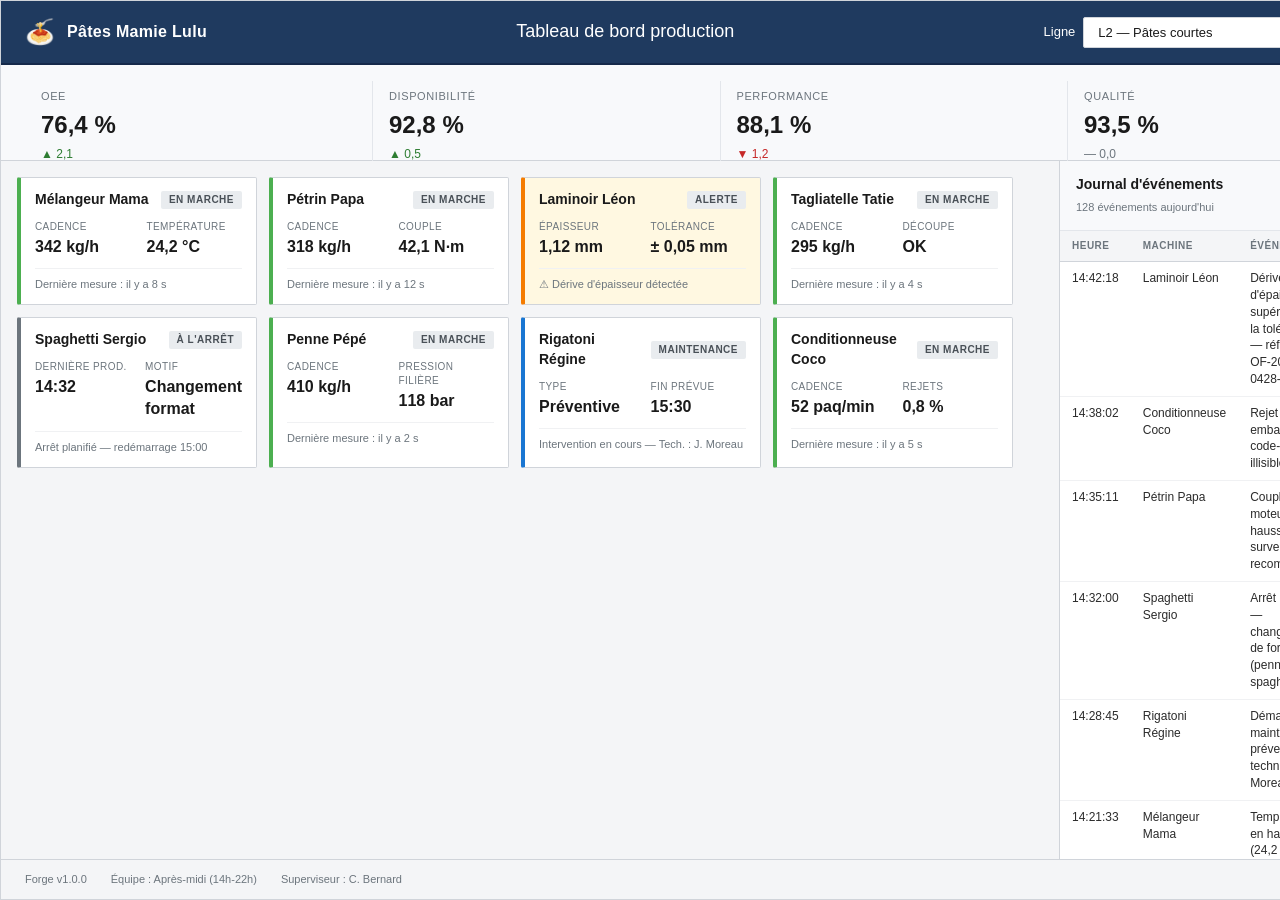
==== projet-fil-rouge/00-base/Forge — Pâtes Mamie Lulu.html @ d69655e0 "feat: initial context + base kit (Forge × Mamie Lulu)" ====
<!DOCTYPE html>
<!-- saved from url=(0041)file:///Users/sravet/Downloads/index.html -->
<html lang="fr"><head><meta http-equiv="Content-Type" content="text/html; charset=UTF-8">
    
    <meta name="viewport" content="width=device-width, initial-scale=1">
    <title>Forge — Pâtes Mamie Lulu</title>
    <!-- IMPORTANT: order matters. apriso-base.css first, your overrides last -->
    <link rel="stylesheet" href="./apriso-base.css">
    <link rel="stylesheet" href="./overrides.css">
  </head>
  <body>
    <div class="apriso-dashboard">
      <!-- ========== HEADER ========== -->
      <header class="apriso-header">
        <div class="apriso-header__brand">
          <span class="apriso-header__logo">🍝</span>
          <span class="apriso-header__brand-name">Pâtes Mamie Lulu</span>
        </div>

        <h1 class="apriso-header__title">Tableau de bord production</h1>

        <div class="apriso-header__controls">
          <label class="apriso-line-selector">
            <span class="apriso-line-selector__label">Ligne</span>
            <select class="apriso-line-selector__select" name="line">
              <option value="L1">L1 — Pâtes longues</option>
              <option value="L2" selected="">L2 — Pâtes courtes</option>
              <option value="L3">L3 — Lasagnes &amp; spécialités</option>
            </select>
          </label>

          <div class="apriso-connection-status apriso-connection-status--online">
            <span class="apriso-connection-status__dot"></span>
            <span class="apriso-connection-status__label">Connecté</span>
          </div>
        </div>
      </header>

      <!-- ========== KPI BOARD ========== -->
      <section class="apriso-kpi-board" aria-label="Indicateurs clés">
        <table class="apriso-kpi-board__table">
          <tbody>
            <tr>
              <td class="apriso-kpi">
                <span class="apriso-kpi__label">OEE</span>
                <span class="apriso-kpi__value">76,4 %</span>
                <span class="apriso-kpi__trend apriso-kpi__trend--up">▲ 2,1</span>
              </td>
              <td class="apriso-kpi">
                <span class="apriso-kpi__label">Disponibilité</span>
                <span class="apriso-kpi__value">92,8 %</span>
                <span class="apriso-kpi__trend apriso-kpi__trend--up">▲ 0,5</span>
              </td>
              <td class="apriso-kpi">
                <span class="apriso-kpi__label">Performance</span>
                <span class="apriso-kpi__value">88,1 %</span>
                <span class="apriso-kpi__trend apriso-kpi__trend--down">▼ 1,2</span>
              </td>
              <td class="apriso-kpi">
                <span class="apriso-kpi__label">Qualité</span>
                <span class="apriso-kpi__value">93,5 %</span>
                <span class="apriso-kpi__trend apriso-kpi__trend--neutral">— 0,0</span>
              </td>
            </tr>
          </tbody>
        </table>
      </section>

      <!-- ========== MAIN CONTENT (machine grid + sidebar event log) ========== -->
      <main class="apriso-main">
        <!-- ----- MACHINE GRID ----- -->
        <section class="apriso-machine-grid" aria-label="Machines de la ligne">
          <article class="apriso-machine-card apriso-machine-card--running">
            <header class="apriso-machine-card__header">
              <h2 class="apriso-machine-card__title">Mélangeur Mama</h2>
              <span class="apriso-machine-card__status">En marche</span>
            </header>
            <dl class="apriso-machine-card__metrics">
              <div class="apriso-machine-card__metric">
                <dt>Cadence</dt>
                <dd>342 kg/h</dd>
              </div>
              <div class="apriso-machine-card__metric">
                <dt>Température</dt>
                <dd>24,2 °C</dd>
              </div>
            </dl>
            <p class="apriso-machine-card__last-event">Dernière mesure : il y a 8 s</p>
          </article>

          <article class="apriso-machine-card apriso-machine-card--running">
            <header class="apriso-machine-card__header">
              <h2 class="apriso-machine-card__title">Pétrin Papa</h2>
              <span class="apriso-machine-card__status">En marche</span>
            </header>
            <dl class="apriso-machine-card__metrics">
              <div class="apriso-machine-card__metric">
                <dt>Cadence</dt>
                <dd>318 kg/h</dd>
              </div>
              <div class="apriso-machine-card__metric">
                <dt>Couple</dt>
                <dd>42,1 N·m</dd>
              </div>
            </dl>
            <p class="apriso-machine-card__last-event">Dernière mesure : il y a 12 s</p>
          </article>

          <article class="apriso-machine-card apriso-machine-card--alert">
            <header class="apriso-machine-card__header">
              <h2 class="apriso-machine-card__title">Laminoir Léon</h2>
              <span class="apriso-machine-card__status">Alerte</span>
            </header>
            <dl class="apriso-machine-card__metrics">
              <div class="apriso-machine-card__metric">
                <dt>Épaisseur</dt>
                <dd>1,12 mm</dd>
              </div>
              <div class="apriso-machine-card__metric">
                <dt>Tolérance</dt>
                <dd>± 0,05 mm</dd>
              </div>
            </dl>
            <p class="apriso-machine-card__last-event">⚠ Dérive d'épaisseur détectée</p>
          </article>

          <article class="apriso-machine-card apriso-machine-card--running">
            <header class="apriso-machine-card__header">
              <h2 class="apriso-machine-card__title">Tagliatelle Tatie</h2>
              <span class="apriso-machine-card__status">En marche</span>
            </header>
            <dl class="apriso-machine-card__metrics">
              <div class="apriso-machine-card__metric">
                <dt>Cadence</dt>
                <dd>295 kg/h</dd>
              </div>
              <div class="apriso-machine-card__metric">
                <dt>Découpe</dt>
                <dd>OK</dd>
              </div>
            </dl>
            <p class="apriso-machine-card__last-event">Dernière mesure : il y a 4 s</p>
          </article>

          <article class="apriso-machine-card apriso-machine-card--idle">
            <header class="apriso-machine-card__header">
              <h2 class="apriso-machine-card__title">Spaghetti Sergio</h2>
              <span class="apriso-machine-card__status">À l'arrêt</span>
            </header>
            <dl class="apriso-machine-card__metrics">
              <div class="apriso-machine-card__metric">
                <dt>Dernière prod.</dt>
                <dd>14:32</dd>
              </div>
              <div class="apriso-machine-card__metric">
                <dt>Motif</dt>
                <dd>Changement format</dd>
              </div>
            </dl>
            <p class="apriso-machine-card__last-event">Arrêt planifié — redémarrage 15:00</p>
          </article>

          <article class="apriso-machine-card apriso-machine-card--running">
            <header class="apriso-machine-card__header">
              <h2 class="apriso-machine-card__title">Penne Pépé</h2>
              <span class="apriso-machine-card__status">En marche</span>
            </header>
            <dl class="apriso-machine-card__metrics">
              <div class="apriso-machine-card__metric">
                <dt>Cadence</dt>
                <dd>410 kg/h</dd>
              </div>
              <div class="apriso-machine-card__metric">
                <dt>Pression filière</dt>
                <dd>118 bar</dd>
              </div>
            </dl>
            <p class="apriso-machine-card__last-event">Dernière mesure : il y a 2 s</p>
          </article>

          <article class="apriso-machine-card apriso-machine-card--maintenance">
            <header class="apriso-machine-card__header">
              <h2 class="apriso-machine-card__title">Rigatoni Régine</h2>
              <span class="apriso-machine-card__status">Maintenance</span>
            </header>
            <dl class="apriso-machine-card__metrics">
              <div class="apriso-machine-card__metric">
                <dt>Type</dt>
                <dd>Préventive</dd>
              </div>
              <div class="apriso-machine-card__metric">
                <dt>Fin prévue</dt>
                <dd>15:30</dd>
              </div>
            </dl>
            <p class="apriso-machine-card__last-event">Intervention en cours — Tech. : J. Moreau</p>
          </article>

          <article class="apriso-machine-card apriso-machine-card--running">
            <header class="apriso-machine-card__header">
              <h2 class="apriso-machine-card__title">Conditionneuse Coco</h2>
              <span class="apriso-machine-card__status">En marche</span>
            </header>
            <dl class="apriso-machine-card__metrics">
              <div class="apriso-machine-card__metric">
                <dt>Cadence</dt>
                <dd>52 paq/min</dd>
              </div>
              <div class="apriso-machine-card__metric">
                <dt>Rejets</dt>
                <dd>0,8 %</dd>
              </div>
            </dl>
            <p class="apriso-machine-card__last-event">Dernière mesure : il y a 5 s</p>
          </article>
        </section>

        <!-- ----- EVENT LOG (sidebar) ----- -->
        <aside class="apriso-event-log" aria-label="Journal d&#39;événements">
          <header class="apriso-event-log__header">
            <h2 class="apriso-event-log__title">Journal d'événements</h2>
            <span class="apriso-event-log__count">128 événements aujourd'hui</span>
          </header>

          <div class="apriso-event-log__container">
            <table class="apriso-event-log__table">
              <thead>
                <tr>
                  <th scope="col">Heure</th>
                  <th scope="col">Machine</th>
                  <th scope="col">Événement</th>
                  <th scope="col">Sévérité</th>
                </tr>
              </thead>
              <tbody>
                <tr class="apriso-event apriso-event--critical">
                  <td>14:42:18</td>
                  <td>Laminoir Léon</td>
                  <td>Dérive d'épaisseur supérieure à la tolérance — référence OF-2026-0428-L2-A</td>
                  <td>Critique</td>
                </tr>
                <tr class="apriso-event apriso-event--info">
                  <td>14:38:02</td>
                  <td>Conditionneuse Coco</td>
                  <td>Rejet emballage — code-barres illisible</td>
                  <td>Info</td>
                </tr>
                <tr class="apriso-event apriso-event--warning">
                  <td>14:35:11</td>
                  <td>Pétrin Papa</td>
                  <td>Couple moteur en hausse — surveillance recommandée</td>
                  <td>Avertissement</td>
                </tr>
                <tr class="apriso-event apriso-event--info">
                  <td>14:32:00</td>
                  <td>Spaghetti Sergio</td>
                  <td>Arrêt planifié — changement de format (penne → spaghetti n°5)</td>
                  <td>Info</td>
                </tr>
                <tr class="apriso-event apriso-event--info">
                  <td>14:28:45</td>
                  <td>Rigatoni Régine</td>
                  <td>Démarrage maintenance préventive — technicien J. Moreau</td>
                  <td>Info</td>
                </tr>
                <tr class="apriso-event apriso-event--warning">
                  <td>14:21:33</td>
                  <td>Mélangeur Mama</td>
                  <td>Température en hausse (24,2 °C) — proche du seuil haut (25 °C)</td>
                  <td>Avertissement</td>
                </tr>
                <tr class="apriso-event apriso-event--info">
                  <td>14:15:09</td>
                  <td>Tagliatelle Tatie</td>
                  <td>Changement de bobine — opérateur M. Costa</td>
                  <td>Info</td>
                </tr>
                <tr class="apriso-event apriso-event--info">
                  <td>14:08:22</td>
                  <td>Penne Pépé</td>
                  <td>Cadence stabilisée à 410 kg/h après ramp-up</td>
                  <td>Info</td>
                </tr>
                <tr class="apriso-event apriso-event--info">
                  <td>14:00:00</td>
                  <td>Système</td>
                  <td>Début équipe après-midi — superviseur : C. Bernard</td>
                  <td>Info</td>
                </tr>
              </tbody>
            </table>
          </div>
        </aside>
      </main>

      <!-- ========== FOOTER ========== -->
      <footer class="apriso-footer">
        <span class="apriso-footer__item">Forge v1.0.0</span>
        <span class="apriso-footer__item">Équipe : Après-midi (14h-22h)</span>
        <span class="apriso-footer__item">Superviseur : C. Bernard</span>
        <span class="apriso-footer__item apriso-footer__item--time">14:42:24</span>
      </footer>
    </div>
  

</body></html>
---- projet-fil-rouge/00-base/apriso-base.css ----
/* ============================================================================
   FORGE — APRISO BASE
   ----------------------------------------------------------------------------
   Framework de composants Forge pour DELMIA Apriso.
   Version partagée — NE PAS MODIFIER ce fichier en projet client.
   Toute personnalisation doit se faire dans overrides.css
   ============================================================================
*/

/* ----------------------------------------------------------------------------
   RESET & BASE
   ---------------------------------------------------------------------------- */

* {
    box-sizing: border-box;
}

html {
    font-family: Arial, Helvetica, sans-serif;
    font-size: 14px;
    line-height: 1.4;
    color: #2b2b2b;
    background: #f4f5f7;
}

body {
    margin: 0;
}

h1,
h2,
h3,
h4 {
    margin: 0;
    font-weight: 600;
    color: #1a1a1a;
}

dl,
dd,
dt {
    margin: 0;
}

table {
    border-collapse: collapse;
}

button,
select {
    font: inherit;
    color: inherit;
}

/* Hardcoded focus removal — typical of legacy frameworks. */
button:focus,
select:focus,
a:focus {
    outline: none;
}

/* ----------------------------------------------------------------------------
   DASHBOARD — root layout (rigid pixel-based grid)
   ---------------------------------------------------------------------------- */

.apriso-dashboard {
    display: grid;
    grid-template-rows: 64px 96px 1fr 40px;
    grid-template-columns: 1fr;
    height: 100vh;
    width: 1440px;
    /* hardcoded width — typical Apriso target */
    margin: 0 auto;
    background: #ffffff;
    border: 1px solid #d0d4da;
}

/* ----------------------------------------------------------------------------
   HEADER
   ---------------------------------------------------------------------------- */

.apriso-dashboard .apriso-header {
    display: flex;
    align-items: center;
    justify-content: space-between;
    padding: 0 24px;
    background: #1f3a5f;
    color: #ffffff;
    border-bottom: 2px solid #15294a;
}

.apriso-dashboard .apriso-header .apriso-header__brand {
    display: flex;
    align-items: center;
    gap: 12px;
    font-size: 16px;
    font-weight: 600;
}

.apriso-dashboard .apriso-header .apriso-header__logo {
    font-size: 24px;
}

.apriso-dashboard .apriso-header .apriso-header__brand-name {
    letter-spacing: 0.3px;
}

.apriso-dashboard .apriso-header .apriso-header__title {
    font-size: 18px !important;
    font-weight: 500;
    color: #ffffff;
}

.apriso-dashboard .apriso-header .apriso-header__controls {
    display: flex;
    align-items: center;
    gap: 16px;
}

.apriso-line-selector {
    display: flex;
    align-items: center;
    gap: 8px;
    font-size: 13px;
}

.apriso-line-selector .apriso-line-selector__select {
    padding: 6px 10px;
    background: #ffffff;
    color: #1a1a1a;
    border: 1px solid #d0d4da;
    border-radius: 2px;
    width: 220px;
    /* fixed width — text overflow risk */
}

.apriso-connection-status {
    display: flex;
    align-items: center;
    gap: 8px;
    font-size: 13px;
    padding: 6px 12px;
    border-radius: 2px;
    background: rgba(255, 255, 255, 0.1);
}

.apriso-connection-status .apriso-connection-status__dot {
    width: 8px;
    height: 8px;
    border-radius: 50%;
    background: #6c757d;
}

.apriso-connection-status--online .apriso-connection-status__dot {
    background: #4caf50;
}

/* ----------------------------------------------------------------------------
   KPI BOARD
   Built with <table> + display:table — looks fine but is rigid.
   ---------------------------------------------------------------------------- */

.apriso-dashboard .apriso-kpi-board {
    background: #f8f9fb;
    border-bottom: 1px solid #d0d4da;
    padding: 16px 24px;
}

.apriso-dashboard .apriso-kpi-board .apriso-kpi-board__table {
    width: 100%;
    table-layout: fixed;
}

.apriso-dashboard .apriso-kpi-board .apriso-kpi {
    text-align: left;
    padding: 8px 16px;
    border-right: 1px solid #e3e6eb;
    vertical-align: middle;
}

.apriso-dashboard .apriso-kpi-board .apriso-kpi:last-child {
    border-right: none;
}

.apriso-dashboard .apriso-kpi-board .apriso-kpi .apriso-kpi__label {
    display: block;
    font-size: 11px;
    text-transform: uppercase;
    letter-spacing: 0.6px;
    color: #6c757d;
    margin-bottom: 4px;
}

.apriso-dashboard .apriso-kpi-board .apriso-kpi .apriso-kpi__value {
    display: block;
    font-size: 24px;
    font-weight: 700;
    color: #1a1a1a;
    margin-bottom: 2px;
}

.apriso-dashboard .apriso-kpi-board .apriso-kpi .apriso-kpi__trend {
    display: inline-block;
    font-size: 12px;
    font-weight: 500;
}

.apriso-kpi__trend--up {
    color: #2e7d32;
}

.apriso-kpi__trend--down {
    color: #c62828;
}

.apriso-kpi__trend--neutral {
    color: #6c757d;
}

/* ----------------------------------------------------------------------------
   MAIN — machine grid + event log sidebar
   ---------------------------------------------------------------------------- */

.apriso-dashboard .apriso-main {
    display: grid;
    grid-template-columns: 1fr 380px;
    gap: 0;
    overflow: hidden;
}

/* ----------------------------------------------------------------------------
   MACHINE GRID
   Cards in fixed-pixel widths — does not adapt to context.
   ---------------------------------------------------------------------------- */

.apriso-dashboard .apriso-main .apriso-machine-grid {
    display: flex;
    flex-wrap: wrap;
    gap: 12px;
    padding: 16px;
    align-content: flex-start;
    overflow-y: auto;
    /* overflow without scrollbar-gutter */
    background: #f4f5f7;
}

/* Heavy specificity chain — typical pattern in shipped frameworks. */
.apriso-dashboard .apriso-main .apriso-machine-grid .apriso-machine-card {
    width: 240px;
    /* fixed width — does not adapt to its zone */
    flex: 0 0 auto;
    background: #ffffff;
    border: 1px solid #d0d4da;
    border-left: 4px solid #6c757d;
    border-radius: 2px;
    padding: 12px 14px;
    transition: all 0.3s ease;
    /* over-broad transition */
}

.apriso-dashboard .apriso-main .apriso-machine-grid .apriso-machine-card:hover {
    border-color: #1f3a5f;
    box-shadow: 0 2px 8px rgba(0, 0, 0, 0.08);
}

.apriso-dashboard .apriso-main .apriso-machine-grid .apriso-machine-card .apriso-machine-card__header {
    display: flex;
    align-items: center;
    justify-content: space-between;
    margin-bottom: 10px;
    gap: 8px;
}

.apriso-dashboard .apriso-main .apriso-machine-grid .apriso-machine-card .apriso-machine-card__title {
    font-size: 14px;
    font-weight: 600;
    color: #1a1a1a;
    /* No overflow handling — long names will break the layout */
}

.apriso-dashboard .apriso-main .apriso-machine-grid .apriso-machine-card .apriso-machine-card__status {
    font-size: 10px;
    text-transform: uppercase;
    letter-spacing: 0.5px;
    font-weight: 700;
    padding: 2px 8px;
    border-radius: 2px;
    background: #e9ecef;
    color: #495057;
    white-space: nowrap;
}

.apriso-dashboard .apriso-main .apriso-machine-grid .apriso-machine-card .apriso-machine-card__metrics {
    display: flex;
    gap: 16px;
    margin-bottom: 10px;
}

.apriso-dashboard .apriso-main .apriso-machine-grid .apriso-machine-card .apriso-machine-card__metric {
    flex: 1;
}

.apriso-dashboard .apriso-main .apriso-machine-grid .apriso-machine-card .apriso-machine-card__metric dt {
    font-size: 10px;
    text-transform: uppercase;
    letter-spacing: 0.4px;
    color: #6c757d;
    margin-bottom: 2px;
}

.apriso-dashboard .apriso-main .apriso-machine-grid .apriso-machine-card .apriso-machine-card__metric dd {
    font-size: 16px;
    font-weight: 600;
    color: #1a1a1a;
}

.apriso-dashboard .apriso-main .apriso-machine-grid .apriso-machine-card .apriso-machine-card__last-event {
    font-size: 11px;
    color: #6c757d;
    margin: 0;
    padding-top: 8px;
    border-top: 1px solid #f0f1f3;
    /* No truncation — long event labels will wrap and grow the card */
}

/* Status modifiers (left border color) */
.apriso-machine-card--running {
    border-left-color: #4caf50 !important;
}

.apriso-machine-card--idle {
    border-left-color: #6c757d !important;
}

.apriso-machine-card--alert {
    border-left-color: #f57c00 !important;
    background: #fff8e1 !important;
}

.apriso-machine-card--maintenance {
    border-left-color: #1976d2 !important;
}

.apriso-machine-card--running .apriso-machine-card__status {
    background: #e8f5e9;
    color: #1b5e20;
}

.apriso-machine-card--idle .apriso-machine-card__status {
    background: #e9ecef;
    color: #495057;
}

.apriso-machine-card--alert .apriso-machine-card__status {
    background: #fff3e0;
    color: #e65100;
}

.apriso-machine-card--maintenance .apriso-machine-card__status {
    background: #e3f2fd;
    color: #0d47a1;
}

/* ----------------------------------------------------------------------------
   EVENT LOG (sidebar)
   No sticky header. No scrollbar-gutter. Long messages wrap unpredictably.
   ---------------------------------------------------------------------------- */

.apriso-dashboard .apriso-main .apriso-event-log {
    background: #ffffff;
    border-left: 1px solid #d0d4da;
    display: flex;
    flex-direction: column;
    overflow: hidden;
}

.apriso-dashboard .apriso-main .apriso-event-log .apriso-event-log__header {
    padding: 14px 16px;
    border-bottom: 1px solid #e3e6eb;
    background: #f8f9fb;
}

.apriso-dashboard .apriso-main .apriso-event-log .apriso-event-log__title {
    font-size: 14px;
    font-weight: 600;
    margin-bottom: 2px;
}

.apriso-dashboard .apriso-main .apriso-event-log .apriso-event-log__count {
    font-size: 11px;
    color: #6c757d;
}

.apriso-dashboard .apriso-main .apriso-event-log .apriso-event-log__container {
    flex: 1;
    overflow-y: auto;
    /* no scrollbar-gutter — layout will jump */
    overflow-x: auto;
}

.apriso-dashboard .apriso-main .apriso-event-log .apriso-event-log__table {
    width: 100%;
    font-size: 12px;
}

.apriso-dashboard .apriso-main .apriso-event-log .apriso-event-log__table th {
    text-align: left;
    padding: 8px 12px;
    background: #f4f5f7;
    font-weight: 600;
    font-size: 10px;
    text-transform: uppercase;
    letter-spacing: 0.5px;
    color: #6c757d;
    border-bottom: 1px solid #d0d4da;
    /* Header is NOT sticky — when the user scrolls, the column titles disappear */
}

.apriso-dashboard .apriso-main .apriso-event-log .apriso-event-log__table td {
    padding: 8px 12px;
    border-bottom: 1px solid #f0f1f3;
    vertical-align: top;
    /* No text-overflow handling — long messages can break alignment */
}

.apriso-dashboard .apriso-main .apriso-event-log .apriso-event-log__table tbody tr:hover {
    background: #f8f9fb;
}

.apriso-event--critical td:last-child {
    color: #c62828;
    font-weight: 600;
}

.apriso-event--warning td:last-child {
    color: #e65100;
    font-weight: 600;
}

.apriso-event--info td:last-child {
    color: #6c757d;
}

/* ----------------------------------------------------------------------------
   FOOTER
   ---------------------------------------------------------------------------- */

.apriso-dashboard .apriso-footer {
    display: flex;
    align-items: center;
    gap: 24px;
    padding: 0 24px;
    background: #f4f5f7;
    border-top: 1px solid #d0d4da;
    font-size: 11px;
    color: #6c757d;
}

.apriso-dashboard .apriso-footer .apriso-footer__item--time {
    margin-left: auto;
    font-weight: 600;
    color: #1a1a1a;
    font-variant-numeric: tabular-nums;
}
---- projet-fil-rouge/00-base/overrides.css ----
/* ============================================================================
   OVERRIDES — Pâtes Mamie Lulu
   ----------------------------------------------------------------------------
   Personnalisation du dashboard Forge pour le client Pâtes Mamie Lulu.
   Toutes les surcharges du framework apriso-base.css se font ici.

   ⚠️ Règles :
   - Ne pas modifier index.html
   - Ne pas modifier apriso-base.css
   - Ne pas utiliser de préprocesseur (Sass, Less)
   - Ne pas utiliser de JavaScript

   À chaque module, vous enrichissez ce fichier en suivant les exercices fil rouge.
   ============================================================================
*/

/* Vous êtes ici. Le voyage commence dans le module 1. */
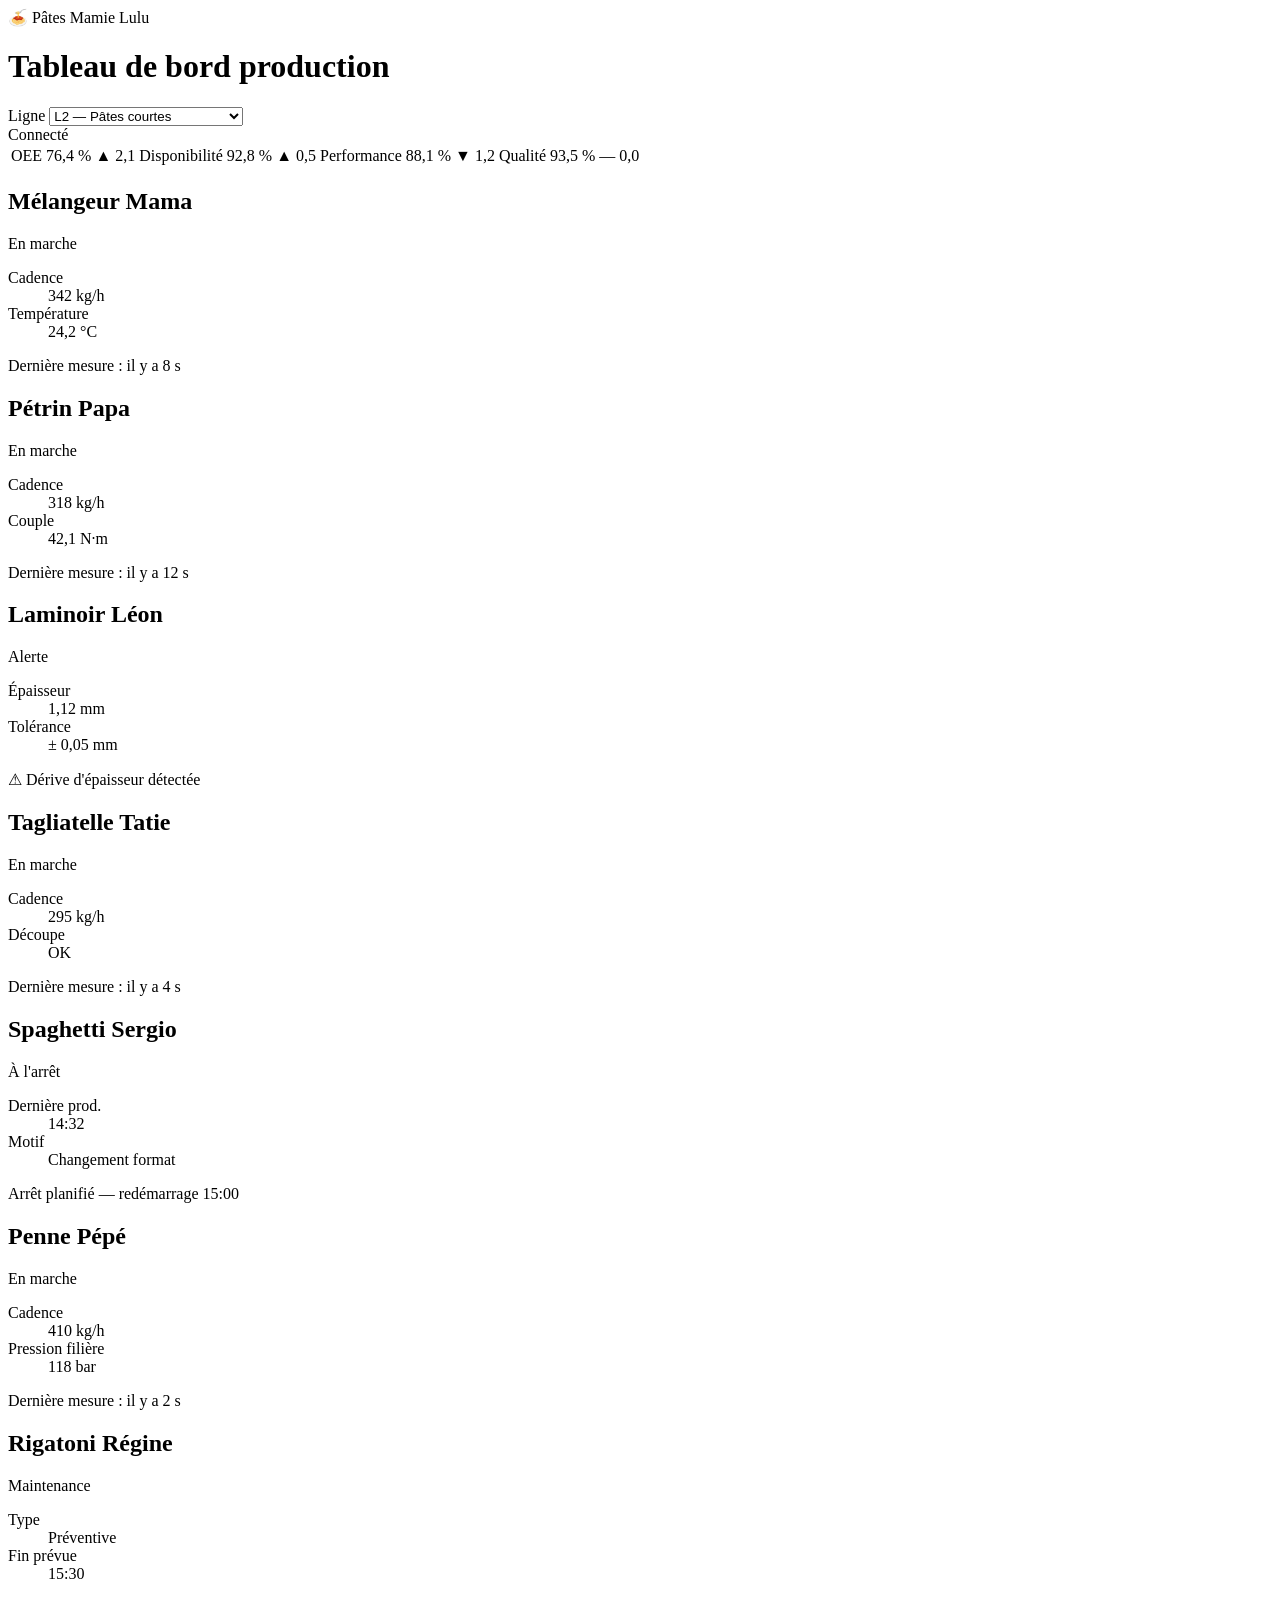
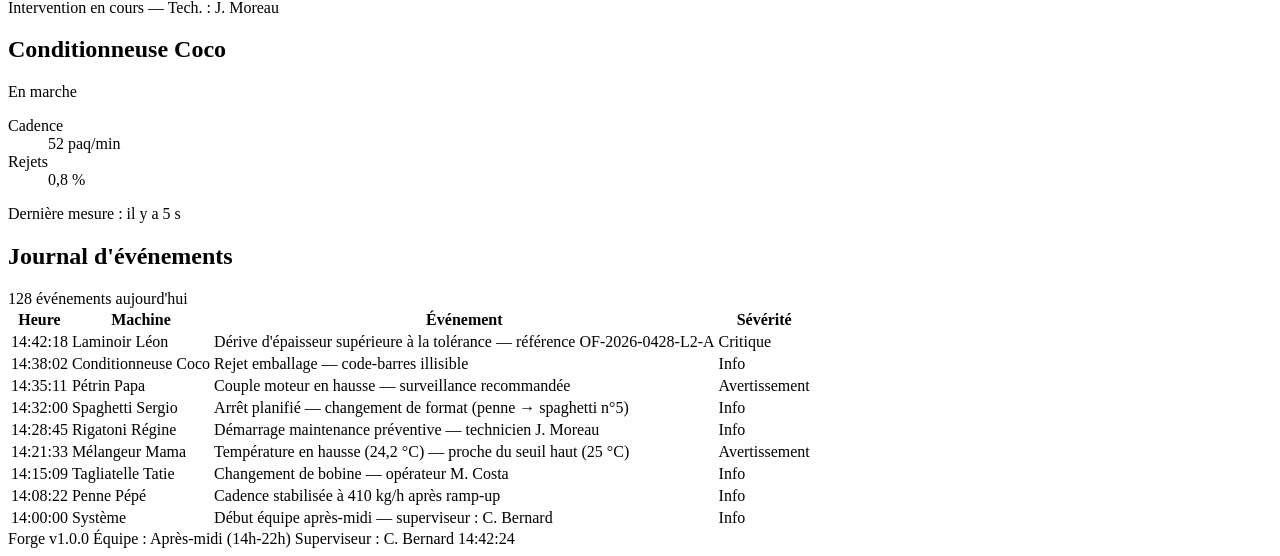
==== commit c835c5de: "fix(checkpoints): pyramide @layer correcte sur 10 checkpoints + HTML Suite à la correction doctrine " ====
--- a/projet-fil-rouge/00-base/Forge — Pâtes Mamie Lulu.html
+++ b/projet-fil-rouge/00-base/Forge — Pâtes Mamie Lulu.html
@@ -4,8 +4,10 @@
     
     <meta name="viewport" content="width=device-width, initial-scale=1">
     <title>Forge — Pâtes Mamie Lulu</title>
-    <!-- IMPORTANT: order matters. apriso-base.css first, your overrides last -->
-    <link rel="stylesheet" href="./apriso-base.css">
+    <!-- Apriso framework chargé via @import layer(framework) DANS overrides.css.
+         Ne PAS ajouter de <link> direct vers apriso-base.css : il serait alors
+         chargé en plus comme déclarations unlayered et reprendrait la main sur
+         la cascade (cf. Module 1 — règles @layer / unlayered). -->
     <link rel="stylesheet" href="./overrides.css">
   </head>
   <body>
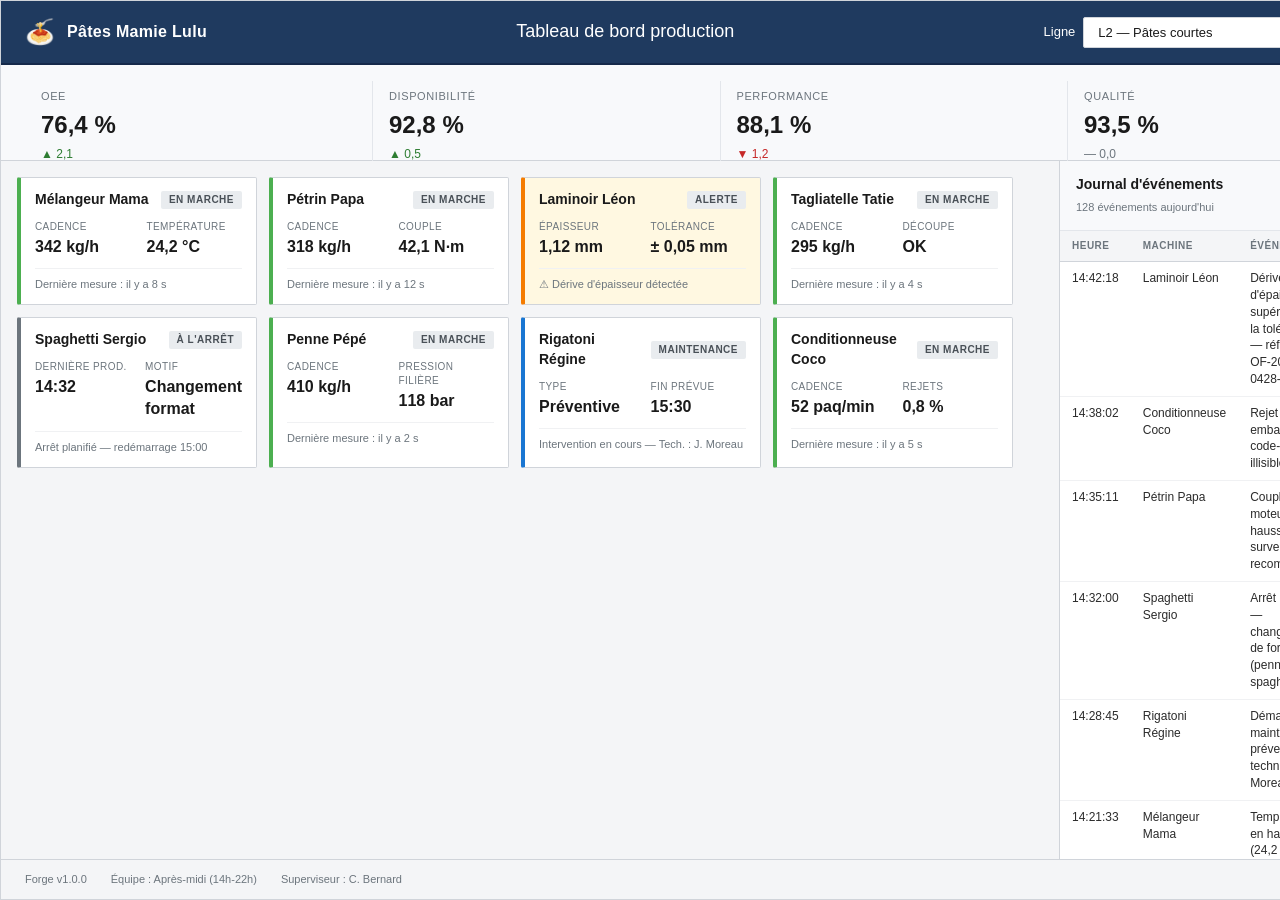
==== commit 5b9bd7b5: "chore(formation): 00-base — repasse apriso-base en <link> + reformat HTML Co-Authored-By: Claude Opu" ====
--- a/projet-fil-rouge/00-base/Forge — Pâtes Mamie Lulu.html
+++ b/projet-fil-rouge/00-base/Forge — Pâtes Mamie Lulu.html
@@ -1,308 +1,315 @@
 <!DOCTYPE html>
 <!-- saved from url=(0041)file:///Users/sravet/Downloads/index.html -->
-<html lang="fr"><head><meta http-equiv="Content-Type" content="text/html; charset=UTF-8">
-    
-    <meta name="viewport" content="width=device-width, initial-scale=1">
-    <title>Forge — Pâtes Mamie Lulu</title>
-    <!-- Apriso framework chargé via @import layer(framework) DANS overrides.css.
+<html lang="fr">
+
+<head>
+  <meta http-equiv="Content-Type" content="text/html; charset=UTF-8">
+
+  <meta name="viewport" content="width=device-width, initial-scale=1">
+  <title>Forge — Pâtes Mamie Lulu</title>
+  <!-- Apriso framework chargé via @import layer(framework) DANS overrides.css.
          Ne PAS ajouter de <link> direct vers apriso-base.css : il serait alors
          chargé en plus comme déclarations unlayered et reprendrait la main sur
          la cascade (cf. Module 1 — règles @layer / unlayered). -->
-    <link rel="stylesheet" href="./overrides.css">
-  </head>
-  <body>
-    <div class="apriso-dashboard">
-      <!-- ========== HEADER ========== -->
-      <header class="apriso-header">
-        <div class="apriso-header__brand">
-          <span class="apriso-header__logo">🍝</span>
-          <span class="apriso-header__brand-name">Pâtes Mamie Lulu</span>
+  <link rel="stylesheet" href="./apriso-base.css">
+  <link rel="stylesheet" href="./overrides.css">
+</head>
+
+<body>
+  <div class="apriso-dashboard">
+    <!-- ========== HEADER ========== -->
+    <header class="apriso-header">
+      <div class="apriso-header__brand">
+        <span class="apriso-header__logo">🍝</span>
+        <span class="apriso-header__brand-name">Pâtes Mamie Lulu</span>
+      </div>
+
+      <h1 class="apriso-header__title">Tableau de bord production</h1>
+
+      <div class="apriso-header__controls">
+        <label class="apriso-line-selector">
+          <span class="apriso-line-selector__label">Ligne</span>
+          <select class="apriso-line-selector__select" name="line">
+            <option value="L1">L1 — Pâtes longues</option>
+            <option value="L2" selected="">L2 — Pâtes courtes</option>
+            <option value="L3">L3 — Lasagnes &amp; spécialités</option>
+          </select>
+        </label>
+
+        <div class="apriso-connection-status apriso-connection-status--online">
+          <span class="apriso-connection-status__dot"></span>
+          <span class="apriso-connection-status__label">Connecté</span>
         </div>
-
-        <h1 class="apriso-header__title">Tableau de bord production</h1>
-
-        <div class="apriso-header__controls">
-          <label class="apriso-line-selector">
-            <span class="apriso-line-selector__label">Ligne</span>
-            <select class="apriso-line-selector__select" name="line">
-              <option value="L1">L1 — Pâtes longues</option>
-              <option value="L2" selected="">L2 — Pâtes courtes</option>
-              <option value="L3">L3 — Lasagnes &amp; spécialités</option>
-            </select>
-          </label>
-
-          <div class="apriso-connection-status apriso-connection-status--online">
-            <span class="apriso-connection-status__dot"></span>
-            <span class="apriso-connection-status__label">Connecté</span>
-          </div>
+      </div>
+    </header>
+
+    <!-- ========== KPI BOARD ========== -->
+    <section class="apriso-kpi-board" aria-label="Indicateurs clés">
+      <table class="apriso-kpi-board__table">
+        <tbody>
+          <tr>
+            <td class="apriso-kpi">
+              <span class="apriso-kpi__label">OEE</span>
+              <span class="apriso-kpi__value">76,4 %</span>
+              <span class="apriso-kpi__trend apriso-kpi__trend--up">▲ 2,1</span>
+            </td>
+            <td class="apriso-kpi">
+              <span class="apriso-kpi__label">Disponibilité</span>
+              <span class="apriso-kpi__value">92,8 %</span>
+              <span class="apriso-kpi__trend apriso-kpi__trend--up">▲ 0,5</span>
+            </td>
+            <td class="apriso-kpi">
+              <span class="apriso-kpi__label">Performance</span>
+              <span class="apriso-kpi__value">88,1 %</span>
+              <span class="apriso-kpi__trend apriso-kpi__trend--down">▼ 1,2</span>
+            </td>
+            <td class="apriso-kpi">
+              <span class="apriso-kpi__label">Qualité</span>
+              <span class="apriso-kpi__value">93,5 %</span>
+              <span class="apriso-kpi__trend apriso-kpi__trend--neutral">— 0,0</span>
+            </td>
+          </tr>
+        </tbody>
+      </table>
+    </section>
+
+    <!-- ========== MAIN CONTENT (machine grid + sidebar event log) ========== -->
+    <main class="apriso-main">
+      <!-- ----- MACHINE GRID ----- -->
+      <section class="apriso-machine-grid" aria-label="Machines de la ligne">
+        <article class="apriso-machine-card apriso-machine-card--running">
+          <header class="apriso-machine-card__header">
+            <h2 class="apriso-machine-card__title">Mélangeur Mama</h2>
+            <span class="apriso-machine-card__status">En marche</span>
+          </header>
+          <dl class="apriso-machine-card__metrics">
+            <div class="apriso-machine-card__metric">
+              <dt>Cadence</dt>
+              <dd>342 kg/h</dd>
+            </div>
+            <div class="apriso-machine-card__metric">
+              <dt>Température</dt>
+              <dd>24,2 °C</dd>
+            </div>
+          </dl>
+          <p class="apriso-machine-card__last-event">Dernière mesure : il y a 8 s</p>
+        </article>
+
+        <article class="apriso-machine-card apriso-machine-card--running">
+          <header class="apriso-machine-card__header">
+            <h2 class="apriso-machine-card__title">Pétrin Papa</h2>
+            <span class="apriso-machine-card__status">En marche</span>
+          </header>
+          <dl class="apriso-machine-card__metrics">
+            <div class="apriso-machine-card__metric">
+              <dt>Cadence</dt>
+              <dd>318 kg/h</dd>
+            </div>
+            <div class="apriso-machine-card__metric">
+              <dt>Couple</dt>
+              <dd>42,1 N·m</dd>
+            </div>
+          </dl>
+          <p class="apriso-machine-card__last-event">Dernière mesure : il y a 12 s</p>
+        </article>
+
+        <article class="apriso-machine-card apriso-machine-card--alert">
+          <header class="apriso-machine-card__header">
+            <h2 class="apriso-machine-card__title">Laminoir Léon</h2>
+            <span class="apriso-machine-card__status">Alerte</span>
+          </header>
+          <dl class="apriso-machine-card__metrics">
+            <div class="apriso-machine-card__metric">
+              <dt>Épaisseur</dt>
+              <dd>1,12 mm</dd>
+            </div>
+            <div class="apriso-machine-card__metric">
+              <dt>Tolérance</dt>
+              <dd>± 0,05 mm</dd>
+            </div>
+          </dl>
+          <p class="apriso-machine-card__last-event">⚠ Dérive d'épaisseur détectée</p>
+        </article>
+
+        <article class="apriso-machine-card apriso-machine-card--running">
+          <header class="apriso-machine-card__header">
+            <h2 class="apriso-machine-card__title">Tagliatelle Tatie</h2>
+            <span class="apriso-machine-card__status">En marche</span>
+          </header>
+          <dl class="apriso-machine-card__metrics">
+            <div class="apriso-machine-card__metric">
+              <dt>Cadence</dt>
+              <dd>295 kg/h</dd>
+            </div>
+            <div class="apriso-machine-card__metric">
+              <dt>Découpe</dt>
+              <dd>OK</dd>
+            </div>
+          </dl>
+          <p class="apriso-machine-card__last-event">Dernière mesure : il y a 4 s</p>
+        </article>
+
+        <article class="apriso-machine-card apriso-machine-card--idle">
+          <header class="apriso-machine-card__header">
+            <h2 class="apriso-machine-card__title">Spaghetti Sergio</h2>
+            <span class="apriso-machine-card__status">À l'arrêt</span>
+          </header>
+          <dl class="apriso-machine-card__metrics">
+            <div class="apriso-machine-card__metric">
+              <dt>Dernière prod.</dt>
+              <dd>14:32</dd>
+            </div>
+            <div class="apriso-machine-card__metric">
+              <dt>Motif</dt>
+              <dd>Changement format</dd>
+            </div>
+          </dl>
+          <p class="apriso-machine-card__last-event">Arrêt planifié — redémarrage 15:00</p>
+        </article>
+
+        <article class="apriso-machine-card apriso-machine-card--running">
+          <header class="apriso-machine-card__header">
+            <h2 class="apriso-machine-card__title">Penne Pépé</h2>
+            <span class="apriso-machine-card__status">En marche</span>
+          </header>
+          <dl class="apriso-machine-card__metrics">
+            <div class="apriso-machine-card__metric">
+              <dt>Cadence</dt>
+              <dd>410 kg/h</dd>
+            </div>
+            <div class="apriso-machine-card__metric">
+              <dt>Pression filière</dt>
+              <dd>118 bar</dd>
+            </div>
+          </dl>
+          <p class="apriso-machine-card__last-event">Dernière mesure : il y a 2 s</p>
+        </article>
+
+        <article class="apriso-machine-card apriso-machine-card--maintenance">
+          <header class="apriso-machine-card__header">
+            <h2 class="apriso-machine-card__title">Rigatoni Régine</h2>
+            <span class="apriso-machine-card__status">Maintenance</span>
+          </header>
+          <dl class="apriso-machine-card__metrics">
+            <div class="apriso-machine-card__metric">
+              <dt>Type</dt>
+              <dd>Préventive</dd>
+            </div>
+            <div class="apriso-machine-card__metric">
+              <dt>Fin prévue</dt>
+              <dd>15:30</dd>
+            </div>
+          </dl>
+          <p class="apriso-machine-card__last-event">Intervention en cours — Tech. : J. Moreau</p>
+        </article>
+
+        <article class="apriso-machine-card apriso-machine-card--running">
+          <header class="apriso-machine-card__header">
+            <h2 class="apriso-machine-card__title">Conditionneuse Coco</h2>
+            <span class="apriso-machine-card__status">En marche</span>
+          </header>
+          <dl class="apriso-machine-card__metrics">
+            <div class="apriso-machine-card__metric">
+              <dt>Cadence</dt>
+              <dd>52 paq/min</dd>
+            </div>
+            <div class="apriso-machine-card__metric">
+              <dt>Rejets</dt>
+              <dd>0,8 %</dd>
+            </div>
+          </dl>
+          <p class="apriso-machine-card__last-event">Dernière mesure : il y a 5 s</p>
+        </article>
+      </section>
+
+      <!-- ----- EVENT LOG (sidebar) ----- -->
+      <aside class="apriso-event-log" aria-label="Journal d&#39;événements">
+        <header class="apriso-event-log__header">
+          <h2 class="apriso-event-log__title">Journal d'événements</h2>
+          <span class="apriso-event-log__count">128 événements aujourd'hui</span>
+        </header>
+
+        <div class="apriso-event-log__container">
+          <table class="apriso-event-log__table">
+            <thead>
+              <tr>
+                <th scope="col">Heure</th>
+                <th scope="col">Machine</th>
+                <th scope="col">Événement</th>
+                <th scope="col">Sévérité</th>
+              </tr>
+            </thead>
+            <tbody>
+              <tr class="apriso-event apriso-event--critical">
+                <td>14:42:18</td>
+                <td>Laminoir Léon</td>
+                <td>Dérive d'épaisseur supérieure à la tolérance — référence OF-2026-0428-L2-A</td>
+                <td>Critique</td>
+              </tr>
+              <tr class="apriso-event apriso-event--info">
+                <td>14:38:02</td>
+                <td>Conditionneuse Coco</td>
+                <td>Rejet emballage — code-barres illisible</td>
+                <td>Info</td>
+              </tr>
+              <tr class="apriso-event apriso-event--warning">
+                <td>14:35:11</td>
+                <td>Pétrin Papa</td>
+                <td>Couple moteur en hausse — surveillance recommandée</td>
+                <td>Avertissement</td>
+              </tr>
+              <tr class="apriso-event apriso-event--info">
+                <td>14:32:00</td>
+                <td>Spaghetti Sergio</td>
+                <td>Arrêt planifié — changement de format (penne → spaghetti n°5)</td>
+                <td>Info</td>
+              </tr>
+              <tr class="apriso-event apriso-event--info">
+                <td>14:28:45</td>
+                <td>Rigatoni Régine</td>
+                <td>Démarrage maintenance préventive — technicien J. Moreau</td>
+                <td>Info</td>
+              </tr>
+              <tr class="apriso-event apriso-event--warning">
+                <td>14:21:33</td>
+                <td>Mélangeur Mama</td>
+                <td>Température en hausse (24,2 °C) — proche du seuil haut (25 °C)</td>
+                <td>Avertissement</td>
+              </tr>
+              <tr class="apriso-event apriso-event--info">
+                <td>14:15:09</td>
+                <td>Tagliatelle Tatie</td>
+                <td>Changement de bobine — opérateur M. Costa</td>
+                <td>Info</td>
+              </tr>
+              <tr class="apriso-event apriso-event--info">
+                <td>14:08:22</td>
+                <td>Penne Pépé</td>
+                <td>Cadence stabilisée à 410 kg/h après ramp-up</td>
+                <td>Info</td>
+              </tr>
+              <tr class="apriso-event apriso-event--info">
+                <td>14:00:00</td>
+                <td>Système</td>
+                <td>Début équipe après-midi — superviseur : C. Bernard</td>
+                <td>Info</td>
+              </tr>
+            </tbody>
+          </table>
         </div>
-      </header>
-
-      <!-- ========== KPI BOARD ========== -->
-      <section class="apriso-kpi-board" aria-label="Indicateurs clés">
-        <table class="apriso-kpi-board__table">
-          <tbody>
-            <tr>
-              <td class="apriso-kpi">
-                <span class="apriso-kpi__label">OEE</span>
-                <span class="apriso-kpi__value">76,4 %</span>
-                <span class="apriso-kpi__trend apriso-kpi__trend--up">▲ 2,1</span>
-              </td>
-              <td class="apriso-kpi">
-                <span class="apriso-kpi__label">Disponibilité</span>
-                <span class="apriso-kpi__value">92,8 %</span>
-                <span class="apriso-kpi__trend apriso-kpi__trend--up">▲ 0,5</span>
-              </td>
-              <td class="apriso-kpi">
-                <span class="apriso-kpi__label">Performance</span>
-                <span class="apriso-kpi__value">88,1 %</span>
-                <span class="apriso-kpi__trend apriso-kpi__trend--down">▼ 1,2</span>
-              </td>
-              <td class="apriso-kpi">
-                <span class="apriso-kpi__label">Qualité</span>
-                <span class="apriso-kpi__value">93,5 %</span>
-                <span class="apriso-kpi__trend apriso-kpi__trend--neutral">— 0,0</span>
-              </td>
-            </tr>
-          </tbody>
-        </table>
-      </section>
-
-      <!-- ========== MAIN CONTENT (machine grid + sidebar event log) ========== -->
-      <main class="apriso-main">
-        <!-- ----- MACHINE GRID ----- -->
-        <section class="apriso-machine-grid" aria-label="Machines de la ligne">
-          <article class="apriso-machine-card apriso-machine-card--running">
-            <header class="apriso-machine-card__header">
-              <h2 class="apriso-machine-card__title">Mélangeur Mama</h2>
-              <span class="apriso-machine-card__status">En marche</span>
-            </header>
-            <dl class="apriso-machine-card__metrics">
-              <div class="apriso-machine-card__metric">
-                <dt>Cadence</dt>
-                <dd>342 kg/h</dd>
-              </div>
-              <div class="apriso-machine-card__metric">
-                <dt>Température</dt>
-                <dd>24,2 °C</dd>
-              </div>
-            </dl>
-            <p class="apriso-machine-card__last-event">Dernière mesure : il y a 8 s</p>
-          </article>
-
-          <article class="apriso-machine-card apriso-machine-card--running">
-            <header class="apriso-machine-card__header">
-              <h2 class="apriso-machine-card__title">Pétrin Papa</h2>
-              <span class="apriso-machine-card__status">En marche</span>
-            </header>
-            <dl class="apriso-machine-card__metrics">
-              <div class="apriso-machine-card__metric">
-                <dt>Cadence</dt>
-                <dd>318 kg/h</dd>
-              </div>
-              <div class="apriso-machine-card__metric">
-                <dt>Couple</dt>
-                <dd>42,1 N·m</dd>
-              </div>
-            </dl>
-            <p class="apriso-machine-card__last-event">Dernière mesure : il y a 12 s</p>
-          </article>
-
-          <article class="apriso-machine-card apriso-machine-card--alert">
-            <header class="apriso-machine-card__header">
-              <h2 class="apriso-machine-card__title">Laminoir Léon</h2>
-              <span class="apriso-machine-card__status">Alerte</span>
-            </header>
-            <dl class="apriso-machine-card__metrics">
-              <div class="apriso-machine-card__metric">
-                <dt>Épaisseur</dt>
-                <dd>1,12 mm</dd>
-              </div>
-              <div class="apriso-machine-card__metric">
-                <dt>Tolérance</dt>
-                <dd>± 0,05 mm</dd>
-              </div>
-            </dl>
-            <p class="apriso-machine-card__last-event">⚠ Dérive d'épaisseur détectée</p>
-          </article>
-
-          <article class="apriso-machine-card apriso-machine-card--running">
-            <header class="apriso-machine-card__header">
-              <h2 class="apriso-machine-card__title">Tagliatelle Tatie</h2>
-              <span class="apriso-machine-card__status">En marche</span>
-            </header>
-            <dl class="apriso-machine-card__metrics">
-              <div class="apriso-machine-card__metric">
-                <dt>Cadence</dt>
-                <dd>295 kg/h</dd>
-              </div>
-              <div class="apriso-machine-card__metric">
-                <dt>Découpe</dt>
-                <dd>OK</dd>
-              </div>
-            </dl>
-            <p class="apriso-machine-card__last-event">Dernière mesure : il y a 4 s</p>
-          </article>
-
-          <article class="apriso-machine-card apriso-machine-card--idle">
-            <header class="apriso-machine-card__header">
-              <h2 class="apriso-machine-card__title">Spaghetti Sergio</h2>
-              <span class="apriso-machine-card__status">À l'arrêt</span>
-            </header>
-            <dl class="apriso-machine-card__metrics">
-              <div class="apriso-machine-card__metric">
-                <dt>Dernière prod.</dt>
-                <dd>14:32</dd>
-              </div>
-              <div class="apriso-machine-card__metric">
-                <dt>Motif</dt>
-                <dd>Changement format</dd>
-              </div>
-            </dl>
-            <p class="apriso-machine-card__last-event">Arrêt planifié — redémarrage 15:00</p>
-          </article>
-
-          <article class="apriso-machine-card apriso-machine-card--running">
-            <header class="apriso-machine-card__header">
-              <h2 class="apriso-machine-card__title">Penne Pépé</h2>
-              <span class="apriso-machine-card__status">En marche</span>
-            </header>
-            <dl class="apriso-machine-card__metrics">
-              <div class="apriso-machine-card__metric">
-                <dt>Cadence</dt>
-                <dd>410 kg/h</dd>
-              </div>
-              <div class="apriso-machine-card__metric">
-                <dt>Pression filière</dt>
-                <dd>118 bar</dd>
-              </div>
-            </dl>
-            <p class="apriso-machine-card__last-event">Dernière mesure : il y a 2 s</p>
-          </article>
-
-          <article class="apriso-machine-card apriso-machine-card--maintenance">
-            <header class="apriso-machine-card__header">
-              <h2 class="apriso-machine-card__title">Rigatoni Régine</h2>
-              <span class="apriso-machine-card__status">Maintenance</span>
-            </header>
-            <dl class="apriso-machine-card__metrics">
-              <div class="apriso-machine-card__metric">
-                <dt>Type</dt>
-                <dd>Préventive</dd>
-              </div>
-              <div class="apriso-machine-card__metric">
-                <dt>Fin prévue</dt>
-                <dd>15:30</dd>
-              </div>
-            </dl>
-            <p class="apriso-machine-card__last-event">Intervention en cours — Tech. : J. Moreau</p>
-          </article>
-
-          <article class="apriso-machine-card apriso-machine-card--running">
-            <header class="apriso-machine-card__header">
-              <h2 class="apriso-machine-card__title">Conditionneuse Coco</h2>
-              <span class="apriso-machine-card__status">En marche</span>
-            </header>
-            <dl class="apriso-machine-card__metrics">
-              <div class="apriso-machine-card__metric">
-                <dt>Cadence</dt>
-                <dd>52 paq/min</dd>
-              </div>
-              <div class="apriso-machine-card__metric">
-                <dt>Rejets</dt>
-                <dd>0,8 %</dd>
-              </div>
-            </dl>
-            <p class="apriso-machine-card__last-event">Dernière mesure : il y a 5 s</p>
-          </article>
-        </section>
-
-        <!-- ----- EVENT LOG (sidebar) ----- -->
-        <aside class="apriso-event-log" aria-label="Journal d&#39;événements">
-          <header class="apriso-event-log__header">
-            <h2 class="apriso-event-log__title">Journal d'événements</h2>
-            <span class="apriso-event-log__count">128 événements aujourd'hui</span>
-          </header>
-
-          <div class="apriso-event-log__container">
-            <table class="apriso-event-log__table">
-              <thead>
-                <tr>
-                  <th scope="col">Heure</th>
-                  <th scope="col">Machine</th>
-                  <th scope="col">Événement</th>
-                  <th scope="col">Sévérité</th>
-                </tr>
-              </thead>
-              <tbody>
-                <tr class="apriso-event apriso-event--critical">
-                  <td>14:42:18</td>
-                  <td>Laminoir Léon</td>
-                  <td>Dérive d'épaisseur supérieure à la tolérance — référence OF-2026-0428-L2-A</td>
-                  <td>Critique</td>
-                </tr>
-                <tr class="apriso-event apriso-event--info">
-                  <td>14:38:02</td>
-                  <td>Conditionneuse Coco</td>
-                  <td>Rejet emballage — code-barres illisible</td>
-                  <td>Info</td>
-                </tr>
-                <tr class="apriso-event apriso-event--warning">
-                  <td>14:35:11</td>
-                  <td>Pétrin Papa</td>
-                  <td>Couple moteur en hausse — surveillance recommandée</td>
-                  <td>Avertissement</td>
-                </tr>
-                <tr class="apriso-event apriso-event--info">
-                  <td>14:32:00</td>
-                  <td>Spaghetti Sergio</td>
-                  <td>Arrêt planifié — changement de format (penne → spaghetti n°5)</td>
-                  <td>Info</td>
-                </tr>
-                <tr class="apriso-event apriso-event--info">
-                  <td>14:28:45</td>
-                  <td>Rigatoni Régine</td>
-                  <td>Démarrage maintenance préventive — technicien J. Moreau</td>
-                  <td>Info</td>
-                </tr>
-                <tr class="apriso-event apriso-event--warning">
-                  <td>14:21:33</td>
-                  <td>Mélangeur Mama</td>
-                  <td>Température en hausse (24,2 °C) — proche du seuil haut (25 °C)</td>
-                  <td>Avertissement</td>
-                </tr>
-                <tr class="apriso-event apriso-event--info">
-                  <td>14:15:09</td>
-                  <td>Tagliatelle Tatie</td>
-                  <td>Changement de bobine — opérateur M. Costa</td>
-                  <td>Info</td>
-                </tr>
-                <tr class="apriso-event apriso-event--info">
-                  <td>14:08:22</td>
-                  <td>Penne Pépé</td>
-                  <td>Cadence stabilisée à 410 kg/h après ramp-up</td>
-                  <td>Info</td>
-                </tr>
-                <tr class="apriso-event apriso-event--info">
-                  <td>14:00:00</td>
-                  <td>Système</td>
-                  <td>Début équipe après-midi — superviseur : C. Bernard</td>
-                  <td>Info</td>
-                </tr>
-              </tbody>
-            </table>
-          </div>
-        </aside>
-      </main>
-
-      <!-- ========== FOOTER ========== -->
-      <footer class="apriso-footer">
-        <span class="apriso-footer__item">Forge v1.0.0</span>
-        <span class="apriso-footer__item">Équipe : Après-midi (14h-22h)</span>
-        <span class="apriso-footer__item">Superviseur : C. Bernard</span>
-        <span class="apriso-footer__item apriso-footer__item--time">14:42:24</span>
-      </footer>
-    </div>
-  
-
-</body></html>+      </aside>
+    </main>
+
+    <!-- ========== FOOTER ========== -->
+    <footer class="apriso-footer">
+      <span class="apriso-footer__item">Forge v1.0.0</span>
+      <span class="apriso-footer__item">Équipe : Après-midi (14h-22h)</span>
+      <span class="apriso-footer__item">Superviseur : C. Bernard</span>
+      <span class="apriso-footer__item apriso-footer__item--time">14:42:24</span>
+    </footer>
+  </div>
+
+
+</body>
+
+</html>
--- a/projet-fil-rouge/00-base/apriso-base.css
+++ b/projet-fil-rouge/00-base/apriso-base.css
@@ -0,0 +1,464 @@
+/* ============================================================================
+   FORGE — APRISO BASE
+   ----------------------------------------------------------------------------
+   Framework de composants Forge pour DELMIA Apriso.
+   Version partagée — NE PAS MODIFIER ce fichier en projet client.
+   Toute personnalisation doit se faire dans overrides.css
+   ============================================================================
+*/
+
+/* ----------------------------------------------------------------------------
+   RESET & BASE
+   ---------------------------------------------------------------------------- */
+
+* {
+    box-sizing: border-box;
+}
+
+html {
+    font-family: Arial, Helvetica, sans-serif;
+    font-size: 14px;
+    line-height: 1.4;
+    color: #2b2b2b;
+    background: #f4f5f7;
+}
+
+body {
+    margin: 0;
+}
+
+h1,
+h2,
+h3,
+h4 {
+    margin: 0;
+    font-weight: 600;
+    color: #1a1a1a;
+}
+
+dl,
+dd,
+dt {
+    margin: 0;
+}
+
+table {
+    border-collapse: collapse;
+}
+
+button,
+select {
+    font: inherit;
+    color: inherit;
+}
+
+/* Hardcoded focus removal — typical of legacy frameworks. */
+button:focus,
+select:focus,
+a:focus {
+    outline: none;
+}
+
+/* ----------------------------------------------------------------------------
+   DASHBOARD — root layout (rigid pixel-based grid)
+   ---------------------------------------------------------------------------- */
+
+.apriso-dashboard {
+    display: grid;
+    grid-template-rows: 64px 96px 1fr 40px;
+    grid-template-columns: 1fr;
+    height: 100vh;
+    width: 1440px;
+    /* hardcoded width — typical Apriso target */
+    margin: 0 auto;
+    background: #ffffff;
+    border: 1px solid #d0d4da;
+}
+
+/* ----------------------------------------------------------------------------
+   HEADER
+   ---------------------------------------------------------------------------- */
+
+.apriso-dashboard .apriso-header {
+    display: flex;
+    align-items: center;
+    justify-content: space-between;
+    padding: 0 24px;
+    background: #1f3a5f;
+    color: #ffffff;
+    border-bottom: 2px solid #15294a;
+}
+
+.apriso-dashboard .apriso-header .apriso-header__brand {
+    display: flex;
+    align-items: center;
+    gap: 12px;
+    font-size: 16px;
+    font-weight: 600;
+}
+
+.apriso-dashboard .apriso-header .apriso-header__logo {
+    font-size: 24px;
+}
+
+.apriso-dashboard .apriso-header .apriso-header__brand-name {
+    letter-spacing: 0.3px;
+}
+
+.apriso-dashboard .apriso-header .apriso-header__title {
+    font-size: 18px !important;
+    font-weight: 500;
+    color: #ffffff;
+}
+
+.apriso-dashboard .apriso-header .apriso-header__controls {
+    display: flex;
+    align-items: center;
+    gap: 16px;
+}
+
+.apriso-line-selector {
+    display: flex;
+    align-items: center;
+    gap: 8px;
+    font-size: 13px;
+}
+
+.apriso-line-selector .apriso-line-selector__select {
+    padding: 6px 10px;
+    background: #ffffff;
+    color: #1a1a1a;
+    border: 1px solid #d0d4da;
+    border-radius: 2px;
+    width: 220px;
+    /* fixed width — text overflow risk */
+}
+
+.apriso-connection-status {
+    display: flex;
+    align-items: center;
+    gap: 8px;
+    font-size: 13px;
+    padding: 6px 12px;
+    border-radius: 2px;
+    background: rgba(255, 255, 255, 0.1);
+}
+
+.apriso-connection-status .apriso-connection-status__dot {
+    width: 8px;
+    height: 8px;
+    border-radius: 50%;
+    background: #6c757d;
+}
+
+.apriso-connection-status--online .apriso-connection-status__dot {
+    background: #4caf50;
+}
+
+/* ----------------------------------------------------------------------------
+   KPI BOARD
+   Built with <table> + display:table — looks fine but is rigid.
+   ---------------------------------------------------------------------------- */
+
+.apriso-dashboard .apriso-kpi-board {
+    background: #f8f9fb;
+    border-bottom: 1px solid #d0d4da;
+    padding: 16px 24px;
+}
+
+.apriso-dashboard .apriso-kpi-board .apriso-kpi-board__table {
+    width: 100%;
+    table-layout: fixed;
+}
+
+.apriso-dashboard .apriso-kpi-board .apriso-kpi {
+    text-align: left;
+    padding: 8px 16px;
+    border-right: 1px solid #e3e6eb;
+    vertical-align: middle;
+}
+
+.apriso-dashboard .apriso-kpi-board .apriso-kpi:last-child {
+    border-right: none;
+}
+
+.apriso-dashboard .apriso-kpi-board .apriso-kpi .apriso-kpi__label {
+    display: block;
+    font-size: 11px;
+    text-transform: uppercase;
+    letter-spacing: 0.6px;
+    color: #6c757d;
+    margin-bottom: 4px;
+}
+
+.apriso-dashboard .apriso-kpi-board .apriso-kpi .apriso-kpi__value {
+    display: block;
+    font-size: 24px;
+    font-weight: 700;
+    color: #1a1a1a;
+    margin-bottom: 2px;
+}
+
+.apriso-dashboard .apriso-kpi-board .apriso-kpi .apriso-kpi__trend {
+    display: inline-block;
+    font-size: 12px;
+    font-weight: 500;
+}
+
+.apriso-kpi__trend--up {
+    color: #2e7d32;
+}
+
+.apriso-kpi__trend--down {
+    color: #c62828;
+}
+
+.apriso-kpi__trend--neutral {
+    color: #6c757d;
+}
+
+/* ----------------------------------------------------------------------------
+   MAIN — machine grid + event log sidebar
+   ---------------------------------------------------------------------------- */
+
+.apriso-dashboard .apriso-main {
+    display: grid;
+    grid-template-columns: 1fr 380px;
+    gap: 0;
+    overflow: hidden;
+}
+
+/* ----------------------------------------------------------------------------
+   MACHINE GRID
+   Cards in fixed-pixel widths — does not adapt to context.
+   ---------------------------------------------------------------------------- */
+
+.apriso-dashboard .apriso-main .apriso-machine-grid {
+    display: flex;
+    flex-wrap: wrap;
+    gap: 12px;
+    padding: 16px;
+    align-content: flex-start;
+    overflow-y: auto;
+    /* overflow without scrollbar-gutter */
+    background: #f4f5f7;
+}
+
+/* Heavy specificity chain — typical pattern in shipped frameworks. */
+.apriso-dashboard .apriso-main .apriso-machine-grid .apriso-machine-card {
+    width: 240px;
+    /* fixed width — does not adapt to its zone */
+    flex: 0 0 auto;
+    background: #ffffff;
+    border: 1px solid #d0d4da;
+    border-left: 4px solid #6c757d;
+    border-radius: 2px;
+    padding: 12px 14px;
+    transition: all 0.3s ease;
+    /* over-broad transition */
+}
+
+.apriso-dashboard .apriso-main .apriso-machine-grid .apriso-machine-card:hover {
+    border-color: #1f3a5f;
+    box-shadow: 0 2px 8px rgba(0, 0, 0, 0.08);
+}
+
+.apriso-dashboard .apriso-main .apriso-machine-grid .apriso-machine-card .apriso-machine-card__header {
+    display: flex;
+    align-items: center;
+    justify-content: space-between;
+    margin-bottom: 10px;
+    gap: 8px;
+}
+
+.apriso-dashboard .apriso-main .apriso-machine-grid .apriso-machine-card .apriso-machine-card__title {
+    font-size: 14px;
+    font-weight: 600;
+    color: #1a1a1a;
+    /* No overflow handling — long names will break the layout */
+}
+
+.apriso-dashboard .apriso-main .apriso-machine-grid .apriso-machine-card .apriso-machine-card__status {
+    font-size: 10px;
+    text-transform: uppercase;
+    letter-spacing: 0.5px;
+    font-weight: 700;
+    padding: 2px 8px;
+    border-radius: 2px;
+    background: #e9ecef;
+    color: #495057;
+    white-space: nowrap;
+}
+
+.apriso-dashboard .apriso-main .apriso-machine-grid .apriso-machine-card .apriso-machine-card__metrics {
+    display: flex;
+    gap: 16px;
+    margin-bottom: 10px;
+}
+
+.apriso-dashboard .apriso-main .apriso-machine-grid .apriso-machine-card .apriso-machine-card__metric {
+    flex: 1;
+}
+
+.apriso-dashboard .apriso-main .apriso-machine-grid .apriso-machine-card .apriso-machine-card__metric dt {
+    font-size: 10px;
+    text-transform: uppercase;
+    letter-spacing: 0.4px;
+    color: #6c757d;
+    margin-bottom: 2px;
+}
+
+.apriso-dashboard .apriso-main .apriso-machine-grid .apriso-machine-card .apriso-machine-card__metric dd {
+    font-size: 16px;
+    font-weight: 600;
+    color: #1a1a1a;
+}
+
+.apriso-dashboard .apriso-main .apriso-machine-grid .apriso-machine-card .apriso-machine-card__last-event {
+    font-size: 11px;
+    color: #6c757d;
+    margin: 0;
+    padding-top: 8px;
+    border-top: 1px solid #f0f1f3;
+    /* No truncation — long event labels will wrap and grow the card */
+}
+
+/* Status modifiers (left border color) */
+.apriso-machine-card--running {
+    border-left-color: #4caf50 !important;
+}
+
+.apriso-machine-card--idle {
+    border-left-color: #6c757d !important;
+}
+
+.apriso-machine-card--alert {
+    border-left-color: #f57c00 !important;
+    background: #fff8e1 !important;
+}
+
+.apriso-machine-card--maintenance {
+    border-left-color: #1976d2 !important;
+}
+
+.apriso-machine-card--running .apriso-machine-card__status {
+    background: #e8f5e9;
+    color: #1b5e20;
+}
+
+.apriso-machine-card--idle .apriso-machine-card__status {
+    background: #e9ecef;
+    color: #495057;
+}
+
+.apriso-machine-card--alert .apriso-machine-card__status {
+    background: #fff3e0;
+    color: #e65100;
+}
+
+.apriso-machine-card--maintenance .apriso-machine-card__status {
+    background: #e3f2fd;
+    color: #0d47a1;
+}
+
+/* ----------------------------------------------------------------------------
+   EVENT LOG (sidebar)
+   No sticky header. No scrollbar-gutter. Long messages wrap unpredictably.
+   ---------------------------------------------------------------------------- */
+
+.apriso-dashboard .apriso-main .apriso-event-log {
+    background: #ffffff;
+    border-left: 1px solid #d0d4da;
+    display: flex;
+    flex-direction: column;
+    overflow: hidden;
+}
+
+.apriso-dashboard .apriso-main .apriso-event-log .apriso-event-log__header {
+    padding: 14px 16px;
+    border-bottom: 1px solid #e3e6eb;
+    background: #f8f9fb;
+}
+
+.apriso-dashboard .apriso-main .apriso-event-log .apriso-event-log__title {
+    font-size: 14px;
+    font-weight: 600;
+    margin-bottom: 2px;
+}
+
+.apriso-dashboard .apriso-main .apriso-event-log .apriso-event-log__count {
+    font-size: 11px;
+    color: #6c757d;
+}
+
+.apriso-dashboard .apriso-main .apriso-event-log .apriso-event-log__container {
+    flex: 1;
+    overflow-y: auto;
+    /* no scrollbar-gutter — layout will jump */
+    overflow-x: auto;
+}
+
+.apriso-dashboard .apriso-main .apriso-event-log .apriso-event-log__table {
+    width: 100%;
+    font-size: 12px;
+}
+
+.apriso-dashboard .apriso-main .apriso-event-log .apriso-event-log__table th {
+    text-align: left;
+    padding: 8px 12px;
+    background: #f4f5f7;
+    font-weight: 600;
+    font-size: 10px;
+    text-transform: uppercase;
+    letter-spacing: 0.5px;
+    color: #6c757d;
+    border-bottom: 1px solid #d0d4da;
+    /* Header is NOT sticky — when the user scrolls, the column titles disappear */
+}
+
+.apriso-dashboard .apriso-main .apriso-event-log .apriso-event-log__table td {
+    padding: 8px 12px;
+    border-bottom: 1px solid #f0f1f3;
+    vertical-align: top;
+    /* No text-overflow handling — long messages can break alignment */
+}
+
+.apriso-dashboard .apriso-main .apriso-event-log .apriso-event-log__table tbody tr:hover {
+    background: #f8f9fb;
+}
+
+.apriso-event--critical td:last-child {
+    color: #c62828;
+    font-weight: 600;
+}
+
+.apriso-event--warning td:last-child {
+    color: #e65100;
+    font-weight: 600;
+}
+
+.apriso-event--info td:last-child {
+    color: #6c757d;
+}
+
+/* ----------------------------------------------------------------------------
+   FOOTER
+   ---------------------------------------------------------------------------- */
+
+.apriso-dashboard .apriso-footer {
+    display: flex;
+    align-items: center;
+    gap: 24px;
+    padding: 0 24px;
+    background: #f4f5f7;
+    border-top: 1px solid #d0d4da;
+    font-size: 11px;
+    color: #6c757d;
+}
+
+.apriso-dashboard .apriso-footer .apriso-footer__item--time {
+    margin-left: auto;
+    font-weight: 600;
+    color: #1a1a1a;
+    font-variant-numeric: tabular-nums;
+}
--- a/projet-fil-rouge/00-base/overrides.css
+++ b/projet-fil-rouge/00-base/overrides.css
@@ -14,4 +14,6 @@
    ============================================================================
 */
 
-/* Vous êtes ici. Le voyage commence dans le module 1. */+/* Vous êtes ici. Le voyage commence dans le module 1. */
+
+/* Target: Edge/Chromium <= 3 ans — last reviewed: 2026-05-18 */
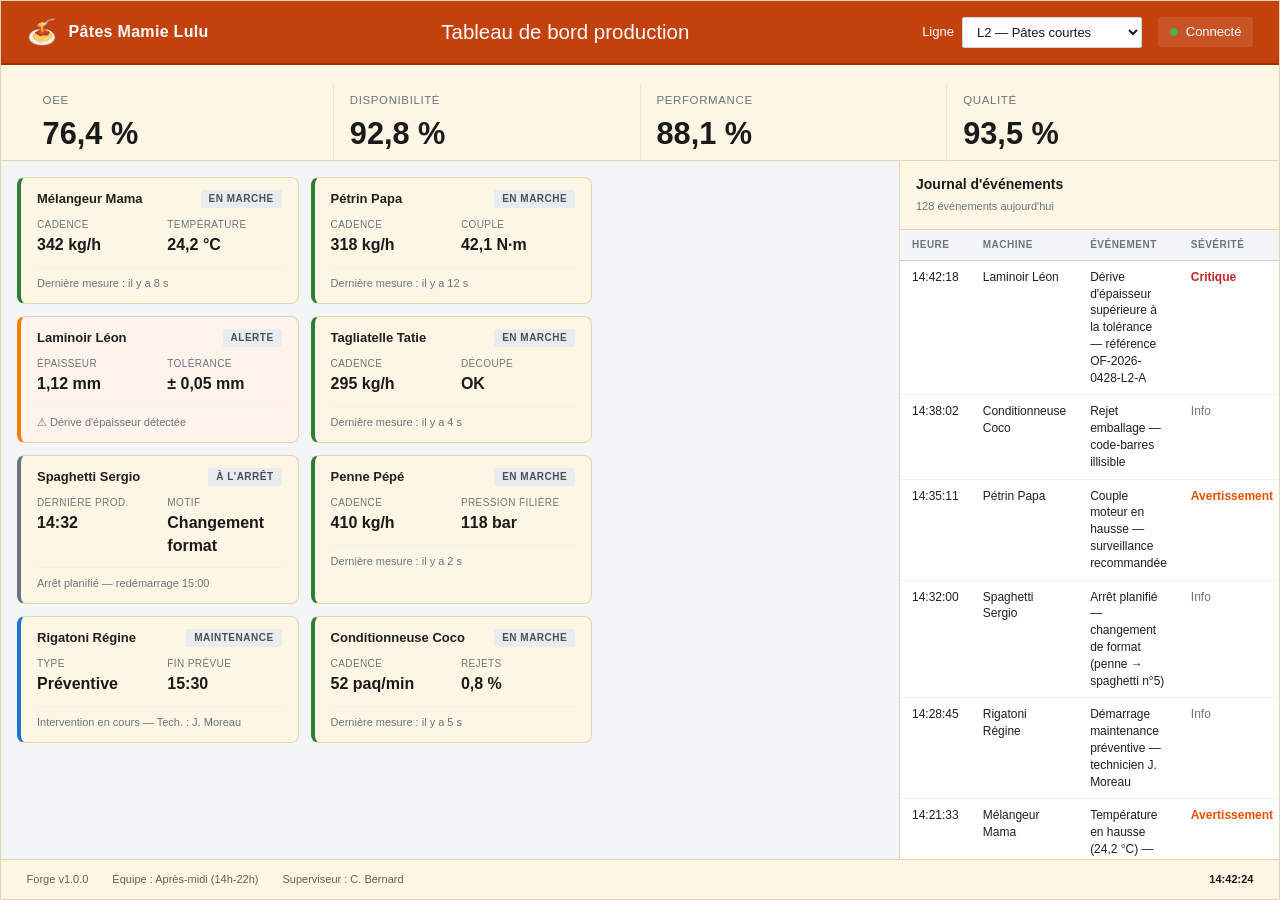
==== commit 57d840f0: "chore(formation): 00-base — bootstrap checkpoint M02 dans overrides.css @import apriso-base via @lay" ====
--- a/projet-fil-rouge/00-base/Forge — Pâtes Mamie Lulu.html
+++ b/projet-fil-rouge/00-base/Forge — Pâtes Mamie Lulu.html
@@ -11,7 +11,7 @@
          Ne PAS ajouter de <link> direct vers apriso-base.css : il serait alors
          chargé en plus comme déclarations unlayered et reprendrait la main sur
          la cascade (cf. Module 1 — règles @layer / unlayered). -->
-  <link rel="stylesheet" href="./apriso-base.css">
+  <!-- <link rel="stylesheet" href="./apriso-base.css"> -->
   <link rel="stylesheet" href="./overrides.css">
 </head>
 
--- a/projet-fil-rouge/00-base/overrides.css
+++ b/projet-fil-rouge/00-base/overrides.css
@@ -1,19 +1,130 @@
 /* ============================================================================
-   OVERRIDES — Pâtes Mamie Lulu
+   FORGE × PÂTES MAMIE LULU — overrides.css
    ----------------------------------------------------------------------------
-   Personnalisation du dashboard Forge pour le client Pâtes Mamie Lulu.
-   Toutes les surcharges du framework apriso-base.css se font ici.
-
-   ⚠️ Règles :
-   - Ne pas modifier index.html
-   - Ne pas modifier apriso-base.css
-   - Ne pas utiliser de préprocesseur (Sass, Less)
-   - Ne pas utiliser de JavaScript
-
-   À chaque module, vous enrichissez ce fichier en suivant les exercices fil rouge.
+   Checkpoint après Module 2 — Typographie & dimensions fluides
+   ----------------------------------------------------------------------------
+   Démontre, en plus du Module 1 :
+   - clamp(), min(), max() sur largeurs et font-sizes
+   - aspect-ratio sur status dot
+   - dvh pour hauteur d'app plein écran
+   - Tokens fluides --ml-fs-* (font-sizes calculées)
    ============================================================================
 */
 
-/* Vous êtes ici. Le voyage commence dans le module 1. */
+@layer reset, priority, framework, overrides;
+@import url("./apriso-base.css") layer(framework);
 
-/* Target: Edge/Chromium <= 3 ans — last reviewed: 2026-05-18 */
+@layer priority {
+    .apriso-header__title { font-size: var(--ml-fs-header-title) !important; }
+    .apriso-machine-card--running     { border-left-color: var(--ml-color-status-running) !important; }
+    .apriso-machine-card--idle        { border-left-color: var(--ml-color-status-idle) !important; }
+    .apriso-machine-card--maintenance { border-left-color: var(--ml-color-status-maintenance) !important; }
+    .apriso-machine-card--alert {
+        border-left-color: var(--ml-color-status-alert) !important;
+        background: color-mix(in oklab, var(--ml-color-status-alert), white 90%) !important;
+    }
+}
+
+@layer reset {
+    :where(h1, h2, h3, h4, h5, h6, p, dl, dd, dt) { margin: 0; }
+    :where(button, select, input, textarea) { font: inherit; color: inherit; }
+}
+
+@layer overrides {
+
+    :root {
+        --ml-color-brand-primary: #c2410c;
+        --ml-color-brand-accent:  #f59e0b;
+        --ml-color-bg-cream:      #fef6e4;
+        --ml-color-bg-app:        #faf3e0;
+        --ml-color-text:          #1f1f1f;
+        --ml-color-text-muted:    #6b5d4f;
+        --ml-color-border:        #e5d4b1;
+        --ml-color-surface:       #ffffff;
+
+        --ml-color-status-running:     #2e7d32;
+        --ml-color-status-idle:        #6c757d;
+        --ml-color-status-alert:       #f57c00;
+        --ml-color-status-maintenance: #1976d2;
+
+        --ml-spacing-1: 4px;
+        --ml-spacing-2: 8px;
+        --ml-spacing-3: 12px;
+        --ml-spacing-4: 16px;
+        --ml-spacing-5: 24px;
+
+        /* Typographie fluide */
+        --ml-fs-base:        clamp(13px, 0.95vw, 15px);
+        --ml-fs-header-title: clamp(16px, 1.6vw, 24px);
+        --ml-fs-kpi-label:   clamp(10px, 0.9vw, 13px);
+        --ml-fs-kpi-value:   clamp(20px, 2.4vw, 40px);
+        --ml-fs-card-title:  clamp(13px, 1vw, 16px);
+
+        /* Dimensions fluides */
+        --ml-dashboard-max-width: 1920px;
+        --ml-card-width:          clamp(220px, 22vw, 300px);
+        --ml-select-width:        max(180px, 14ch);
+
+        --ml-radius-sm: 4px;
+        --ml-radius:    8px;
+        --ml-shadow-1:  0 1px 2px rgb(0 0 0 / 0.06);
+        --ml-shadow-2:  0 4px 12px rgb(0 0 0 / 0.10);
+    }
+
+    html {
+        background: var(--ml-color-bg-app);
+        color: var(--ml-color-text);
+        font-size: var(--ml-fs-base);
+    }
+
+    .apriso-dashboard {
+        width: min(var(--ml-dashboard-max-width), 100%);
+        height: 100dvh;
+        background: var(--ml-color-surface);
+        border-color: var(--ml-color-border);
+    }
+
+    .apriso-header {
+        background: var(--ml-color-brand-primary);
+        border-bottom-color: color-mix(in oklab, var(--ml-color-brand-primary), black 15%);
+        padding-inline: max(16px, 2vw);
+    }
+
+    .apriso-line-selector__select { width: var(--ml-select-width); }
+
+    .apriso-connection-status__dot { width: 0.6em; height: auto; aspect-ratio: 1; }
+
+    .apriso-kpi-board {
+        background: var(--ml-color-bg-cream);
+        border-bottom-color: var(--ml-color-border);
+        padding: max(12px, 1.5vw) max(16px, 2vw);
+    }
+
+    .apriso-kpi__label { font-size: var(--ml-fs-kpi-label); }
+    .apriso-kpi__value { font-size: var(--ml-fs-kpi-value); }
+
+    .apriso-machine-card {
+        width: var(--ml-card-width);
+        background: var(--ml-color-bg-cream);
+        border: 1px solid var(--ml-color-border);
+        border-left: 4px solid var(--ml-color-status-idle);
+        border-radius: var(--ml-radius);
+        padding: var(--ml-spacing-3) var(--ml-spacing-4);
+
+        & .apriso-machine-card__title { font-size: var(--ml-fs-card-title); color: var(--ml-color-text); }
+        &:hover { box-shadow: var(--ml-shadow-2); }
+    }
+
+    .apriso-event-log {
+        background: var(--ml-color-surface);
+        border-left-color: var(--ml-color-border);
+        & .apriso-event-log__header { background: var(--ml-color-bg-cream); border-bottom-color: var(--ml-color-border); }
+    }
+
+    .apriso-footer {
+        background: var(--ml-color-bg-cream);
+        border-top-color: var(--ml-color-border);
+        color: var(--ml-color-text-muted);
+        padding-inline: max(16px, 2vw);
+    }
+}
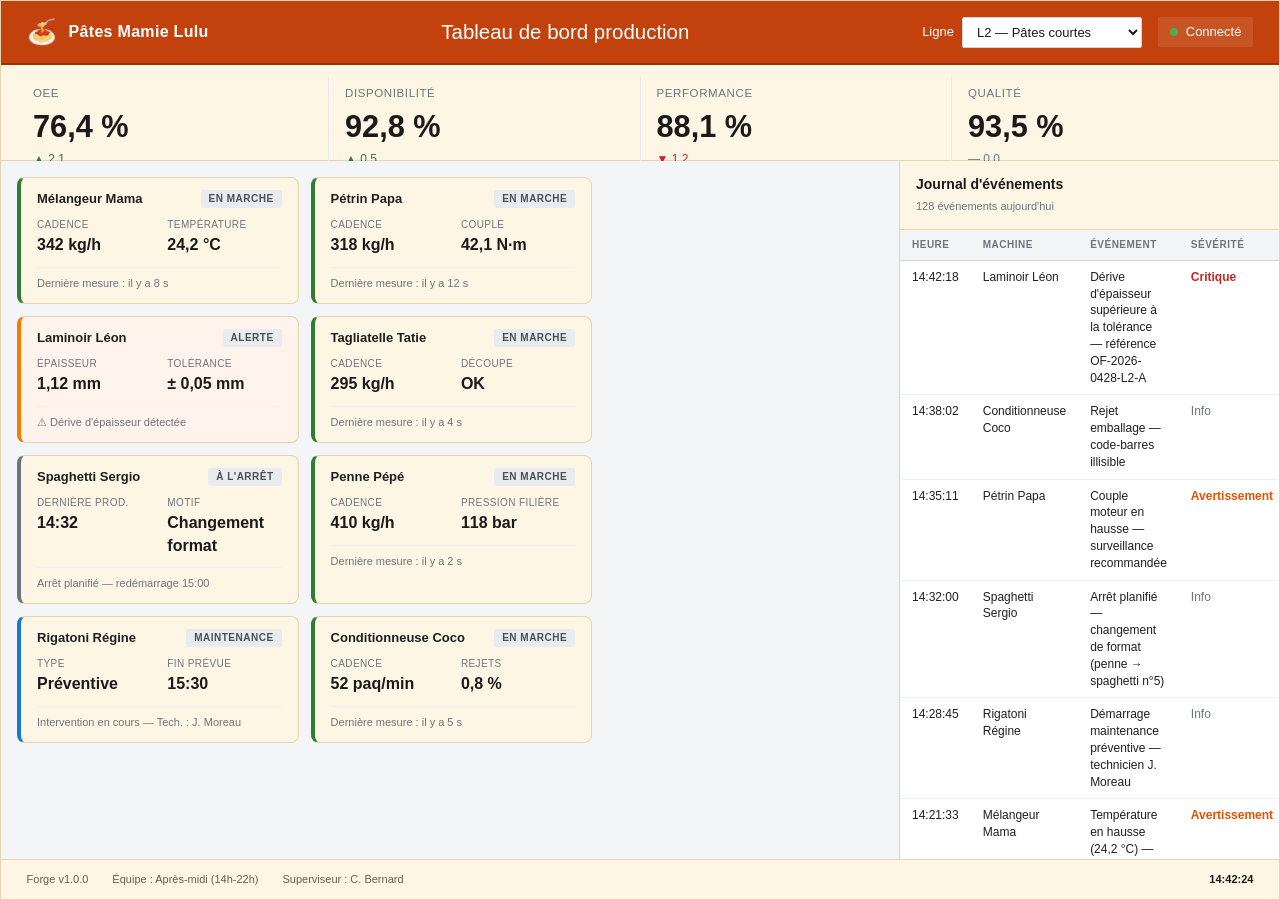
==== commit 30547e46: "docs(formation): remplace blocs CSS inline par liens vers checkpoints - M01-M04 : retire ~900 lignes" ====
--- a/projet-fil-rouge/00-base/Forge — Pâtes Mamie Lulu.html
+++ b/projet-fil-rouge/00-base/Forge — Pâtes Mamie Lulu.html
@@ -116,7 +116,7 @@
         <article class="apriso-machine-card apriso-machine-card--alert">
           <header class="apriso-machine-card__header">
             <h2 class="apriso-machine-card__title">Laminoir Léon</h2>
-            <span class="apriso-machine-card__status">Alerte</span>
+            <span class="apriso-machine-card__status apriso-machine-card__status--alert">Alerte</span>
           </header>
           <dl class="apriso-machine-card__metrics">
             <div class="apriso-machine-card__metric">
--- a/projet-fil-rouge/00-base/overrides.css
+++ b/projet-fil-rouge/00-base/overrides.css
@@ -15,10 +15,22 @@
 @import url("./apriso-base.css") layer(framework);
 
 @layer priority {
-    .apriso-header__title { font-size: var(--ml-fs-header-title) !important; }
-    .apriso-machine-card--running     { border-left-color: var(--ml-color-status-running) !important; }
-    .apriso-machine-card--idle        { border-left-color: var(--ml-color-status-idle) !important; }
-    .apriso-machine-card--maintenance { border-left-color: var(--ml-color-status-maintenance) !important; }
+    .apriso-header__title {
+        font-size: var(--ml-fs-header-title) !important;
+    }
+
+    .apriso-machine-card--running {
+        border-left-color: var(--ml-color-status-running) !important;
+    }
+
+    .apriso-machine-card--idle {
+        border-left-color: var(--ml-color-status-idle) !important;
+    }
+
+    .apriso-machine-card--maintenance {
+        border-left-color: var(--ml-color-status-maintenance) !important;
+    }
+
     .apriso-machine-card--alert {
         border-left-color: var(--ml-color-status-alert) !important;
         background: color-mix(in oklab, var(--ml-color-status-alert), white 90%) !important;
@@ -26,25 +38,31 @@
 }
 
 @layer reset {
-    :where(h1, h2, h3, h4, h5, h6, p, dl, dd, dt) { margin: 0; }
-    :where(button, select, input, textarea) { font: inherit; color: inherit; }
+    :where(h1, h2, h3, h4, h5, h6, p, dl, dd, dt) {
+        margin: 0;
+    }
+
+    :where(button, select, input, textarea) {
+        font: inherit;
+        color: inherit;
+    }
 }
 
 @layer overrides {
 
     :root {
         --ml-color-brand-primary: #c2410c;
-        --ml-color-brand-accent:  #f59e0b;
-        --ml-color-bg-cream:      #fef6e4;
-        --ml-color-bg-app:        #faf3e0;
-        --ml-color-text:          #1f1f1f;
-        --ml-color-text-muted:    #6b5d4f;
-        --ml-color-border:        #e5d4b1;
-        --ml-color-surface:       #ffffff;
+        --ml-color-brand-accent: #f59e0b;
+        --ml-color-bg-cream: #fef6e4;
+        --ml-color-bg-app: #faf3e0;
+        --ml-color-text: #1f1f1f;
+        --ml-color-text-muted: #6b5d4f;
+        --ml-color-border: #e5d4b1;
+        --ml-color-surface: #ffffff;
 
-        --ml-color-status-running:     #2e7d32;
-        --ml-color-status-idle:        #6c757d;
-        --ml-color-status-alert:       #f57c00;
+        --ml-color-status-running: #2e7d32;
+        --ml-color-status-idle: #6c757d;
+        --ml-color-status-alert: #f57c00;
         --ml-color-status-maintenance: #1976d2;
 
         --ml-spacing-1: 4px;
@@ -54,21 +72,21 @@
         --ml-spacing-5: 24px;
 
         /* Typographie fluide */
-        --ml-fs-base:        clamp(13px, 0.95vw, 15px);
+        --ml-fs-base: clamp(13px, 0.95vw, 15px);
         --ml-fs-header-title: clamp(16px, 1.6vw, 24px);
-        --ml-fs-kpi-label:   clamp(10px, 0.9vw, 13px);
-        --ml-fs-kpi-value:   clamp(20px, 2.4vw, 40px);
-        --ml-fs-card-title:  clamp(13px, 1vw, 16px);
+        --ml-fs-kpi-label: clamp(10px, 0.9vw, 13px);
+        --ml-fs-kpi-value: clamp(20px, 2.4vw, 40px);
+        --ml-fs-card-title: clamp(13px, 1vw, 16px);
 
         /* Dimensions fluides */
         --ml-dashboard-max-width: 1920px;
-        --ml-card-width:          clamp(220px, 22vw, 300px);
-        --ml-select-width:        max(180px, 14ch);
+        --ml-card-width: clamp(220px, 22vw, 300px);
+        --ml-select-width: max(180px, 14ch);
 
         --ml-radius-sm: 4px;
-        --ml-radius:    8px;
-        --ml-shadow-1:  0 1px 2px rgb(0 0 0 / 0.06);
-        --ml-shadow-2:  0 4px 12px rgb(0 0 0 / 0.10);
+        --ml-radius: 8px;
+        --ml-shadow-1: 0 1px 2px rgb(0 0 0 / 0.06);
+        --ml-shadow-2: 0 4px 12px rgb(0 0 0 / 0.10);
     }
 
     html {
@@ -87,21 +105,33 @@
     .apriso-header {
         background: var(--ml-color-brand-primary);
         border-bottom-color: color-mix(in oklab, var(--ml-color-brand-primary), black 15%);
-        padding-inline: max(16px, 2vw);
+        padding-left: max(16px, 2vw);
+        padding-right: max(16px, 2vw);
     }
 
-    .apriso-line-selector__select { width: var(--ml-select-width); }
+    .apriso-line-selector__select {
+        width: var(--ml-select-width);
+    }
 
-    .apriso-connection-status__dot { width: 0.6em; height: auto; aspect-ratio: 1; }
+    .apriso-connection-status__dot {
+        width: 0.6em;
+        height: auto;
+        aspect-ratio: 1;
+    }
 
     .apriso-kpi-board {
         background: var(--ml-color-bg-cream);
         border-bottom-color: var(--ml-color-border);
-        padding: max(12px, 1.5vw) max(16px, 2vw);
+        padding: min(12px, 1.5vw) min(16px, 2vw);
     }
 
-    .apriso-kpi__label { font-size: var(--ml-fs-kpi-label); }
-    .apriso-kpi__value { font-size: var(--ml-fs-kpi-value); }
+    .apriso-kpi__label {
+        font-size: var(--ml-fs-kpi-label);
+    }
+
+    .apriso-kpi__value {
+        font-size: var(--ml-fs-kpi-value);
+    }
 
     .apriso-machine-card {
         width: var(--ml-card-width);
@@ -111,20 +141,31 @@
         border-radius: var(--ml-radius);
         padding: var(--ml-spacing-3) var(--ml-spacing-4);
 
-        & .apriso-machine-card__title { font-size: var(--ml-fs-card-title); color: var(--ml-color-text); }
-        &:hover { box-shadow: var(--ml-shadow-2); }
+        & .apriso-machine-card__title {
+            font-size: var(--ml-fs-card-title);
+            color: var(--ml-color-text);
+        }
+
+        &:hover {
+            box-shadow: var(--ml-shadow-2);
+        }
     }
 
     .apriso-event-log {
         background: var(--ml-color-surface);
         border-left-color: var(--ml-color-border);
-        & .apriso-event-log__header { background: var(--ml-color-bg-cream); border-bottom-color: var(--ml-color-border); }
+
+        & .apriso-event-log__header {
+            background: var(--ml-color-bg-cream);
+            border-bottom-color: var(--ml-color-border);
+        }
     }
 
     .apriso-footer {
         background: var(--ml-color-bg-cream);
         border-top-color: var(--ml-color-border);
         color: var(--ml-color-text-muted);
-        padding-inline: max(16px, 2vw);
+        padding-left: max(16px, 2vw);
+        padding-right: max(16px, 2vw);
     }
 }
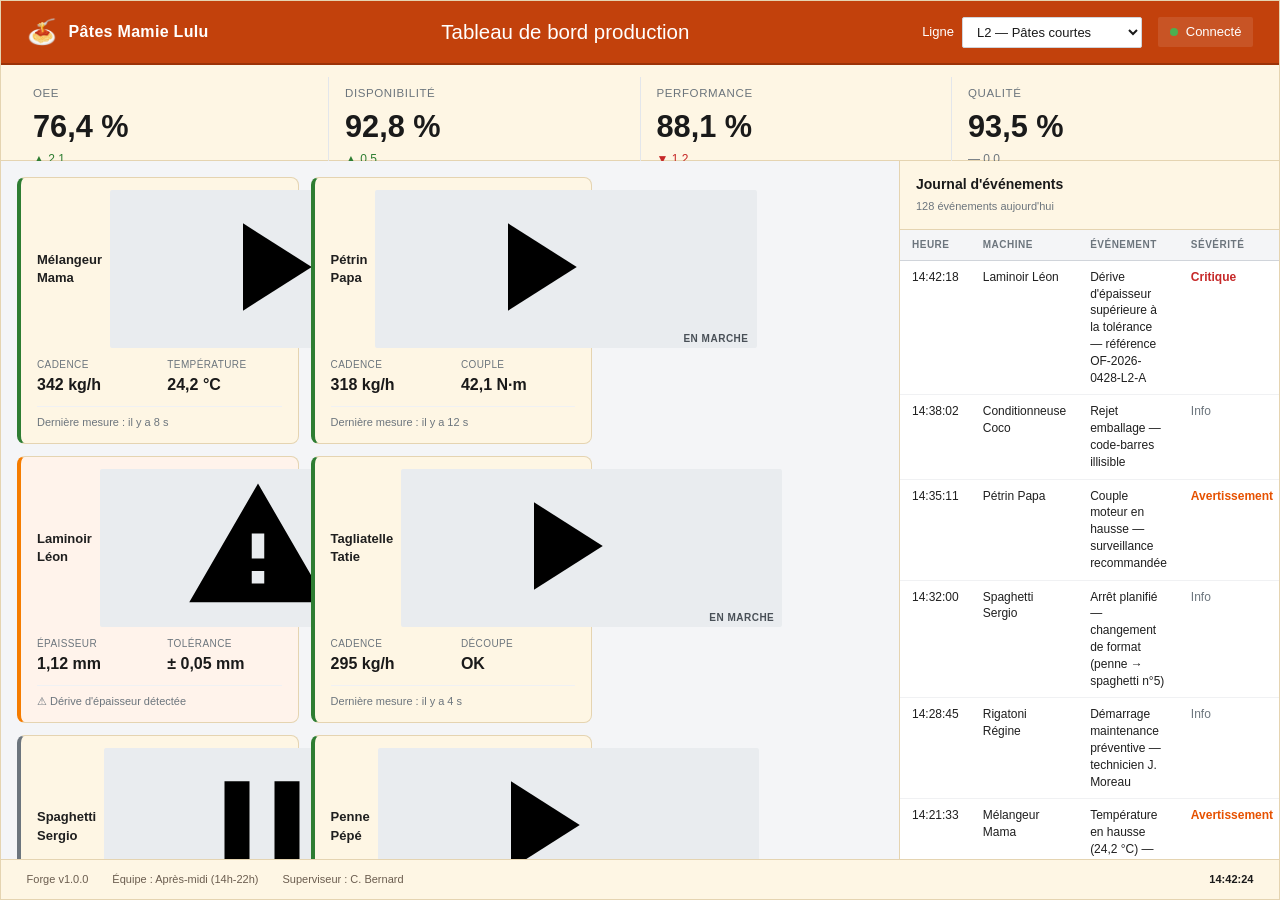
==== commit 4cbc2161: "feat(projet-fil-rouge): sprite SVG status icons + anim alert (M09) - HTML 00-base : ajoute sprite SV" ====
--- a/projet-fil-rouge/00-base/Forge — Pâtes Mamie Lulu.html
+++ b/projet-fil-rouge/00-base/Forge — Pâtes Mamie Lulu.html
@@ -16,6 +16,14 @@
 </head>
 
 <body>
+  <!-- ========== SVG SPRITE (icônes status, référencées via <use href="#..."/>) ========== -->
+  <svg class="apriso-sprite" aria-hidden="true" style="display:none" fill="currentColor">
+    <symbol id="icon-running" viewBox="0 0 24 24"><path d="M8 5v14l11-7z"/></symbol>
+    <symbol id="icon-idle" viewBox="0 0 24 24"><path d="M6 5h4v14H6zm8 0h4v14h-4z"/></symbol>
+    <symbol id="icon-alert" viewBox="0 0 24 24"><path d="M1 21h22L12 2 1 21zm12-3h-2v-2h2v2zm0-4h-2v-4h2v4z"/></symbol>
+    <symbol id="icon-maintenance" viewBox="0 0 24 24"><path d="M22.7 19l-9.1-9.1c.9-2.3.4-5-1.5-6.9-2-2-5-2.4-7.4-1.3L9 6 6 9 1.6 4.7C.4 7.1.9 10.1 2.9 12.1c1.9 1.9 4.6 2.4 6.9 1.5l9.1 9.1c.4.4 1 .4 1.4 0l2.3-2.3c.5-.4.5-1 .1-1.4z"/></symbol>
+  </svg>
+
   <div class="apriso-dashboard">
     <!-- ========== HEADER ========== -->
     <header class="apriso-header">
@@ -80,7 +88,7 @@
         <article class="apriso-machine-card apriso-machine-card--running">
           <header class="apriso-machine-card__header">
             <h2 class="apriso-machine-card__title">Mélangeur Mama</h2>
-            <span class="apriso-machine-card__status">En marche</span>
+            <span class="apriso-machine-card__status"><svg class="apriso-status-icon" aria-hidden="true"><use href="#icon-running"/></svg>En marche</span>
           </header>
           <dl class="apriso-machine-card__metrics">
             <div class="apriso-machine-card__metric">
@@ -98,7 +106,7 @@
         <article class="apriso-machine-card apriso-machine-card--running">
           <header class="apriso-machine-card__header">
             <h2 class="apriso-machine-card__title">Pétrin Papa</h2>
-            <span class="apriso-machine-card__status">En marche</span>
+            <span class="apriso-machine-card__status"><svg class="apriso-status-icon" aria-hidden="true"><use href="#icon-running"/></svg>En marche</span>
           </header>
           <dl class="apriso-machine-card__metrics">
             <div class="apriso-machine-card__metric">
@@ -116,7 +124,7 @@
         <article class="apriso-machine-card apriso-machine-card--alert">
           <header class="apriso-machine-card__header">
             <h2 class="apriso-machine-card__title">Laminoir Léon</h2>
-            <span class="apriso-machine-card__status apriso-machine-card__status--alert">Alerte</span>
+            <span class="apriso-machine-card__status apriso-machine-card__status--alert"><svg class="apriso-status-icon" aria-hidden="true"><use href="#icon-alert"/></svg>Alerte</span>
           </header>
           <dl class="apriso-machine-card__metrics">
             <div class="apriso-machine-card__metric">
@@ -134,7 +142,7 @@
         <article class="apriso-machine-card apriso-machine-card--running">
           <header class="apriso-machine-card__header">
             <h2 class="apriso-machine-card__title">Tagliatelle Tatie</h2>
-            <span class="apriso-machine-card__status">En marche</span>
+            <span class="apriso-machine-card__status"><svg class="apriso-status-icon" aria-hidden="true"><use href="#icon-running"/></svg>En marche</span>
           </header>
           <dl class="apriso-machine-card__metrics">
             <div class="apriso-machine-card__metric">
@@ -152,7 +160,7 @@
         <article class="apriso-machine-card apriso-machine-card--idle">
           <header class="apriso-machine-card__header">
             <h2 class="apriso-machine-card__title">Spaghetti Sergio</h2>
-            <span class="apriso-machine-card__status">À l'arrêt</span>
+            <span class="apriso-machine-card__status"><svg class="apriso-status-icon" aria-hidden="true"><use href="#icon-idle"/></svg>À l'arrêt</span>
           </header>
           <dl class="apriso-machine-card__metrics">
             <div class="apriso-machine-card__metric">
@@ -170,7 +178,7 @@
         <article class="apriso-machine-card apriso-machine-card--running">
           <header class="apriso-machine-card__header">
             <h2 class="apriso-machine-card__title">Penne Pépé</h2>
-            <span class="apriso-machine-card__status">En marche</span>
+            <span class="apriso-machine-card__status"><svg class="apriso-status-icon" aria-hidden="true"><use href="#icon-running"/></svg>En marche</span>
           </header>
           <dl class="apriso-machine-card__metrics">
             <div class="apriso-machine-card__metric">
@@ -188,7 +196,7 @@
         <article class="apriso-machine-card apriso-machine-card--maintenance">
           <header class="apriso-machine-card__header">
             <h2 class="apriso-machine-card__title">Rigatoni Régine</h2>
-            <span class="apriso-machine-card__status">Maintenance</span>
+            <span class="apriso-machine-card__status"><svg class="apriso-status-icon" aria-hidden="true"><use href="#icon-maintenance"/></svg>Maintenance</span>
           </header>
           <dl class="apriso-machine-card__metrics">
             <div class="apriso-machine-card__metric">
@@ -206,7 +214,7 @@
         <article class="apriso-machine-card apriso-machine-card--running">
           <header class="apriso-machine-card__header">
             <h2 class="apriso-machine-card__title">Conditionneuse Coco</h2>
-            <span class="apriso-machine-card__status">En marche</span>
+            <span class="apriso-machine-card__status"><svg class="apriso-status-icon" aria-hidden="true"><use href="#icon-running"/></svg>En marche</span>
           </header>
           <dl class="apriso-machine-card__metrics">
             <div class="apriso-machine-card__metric">
